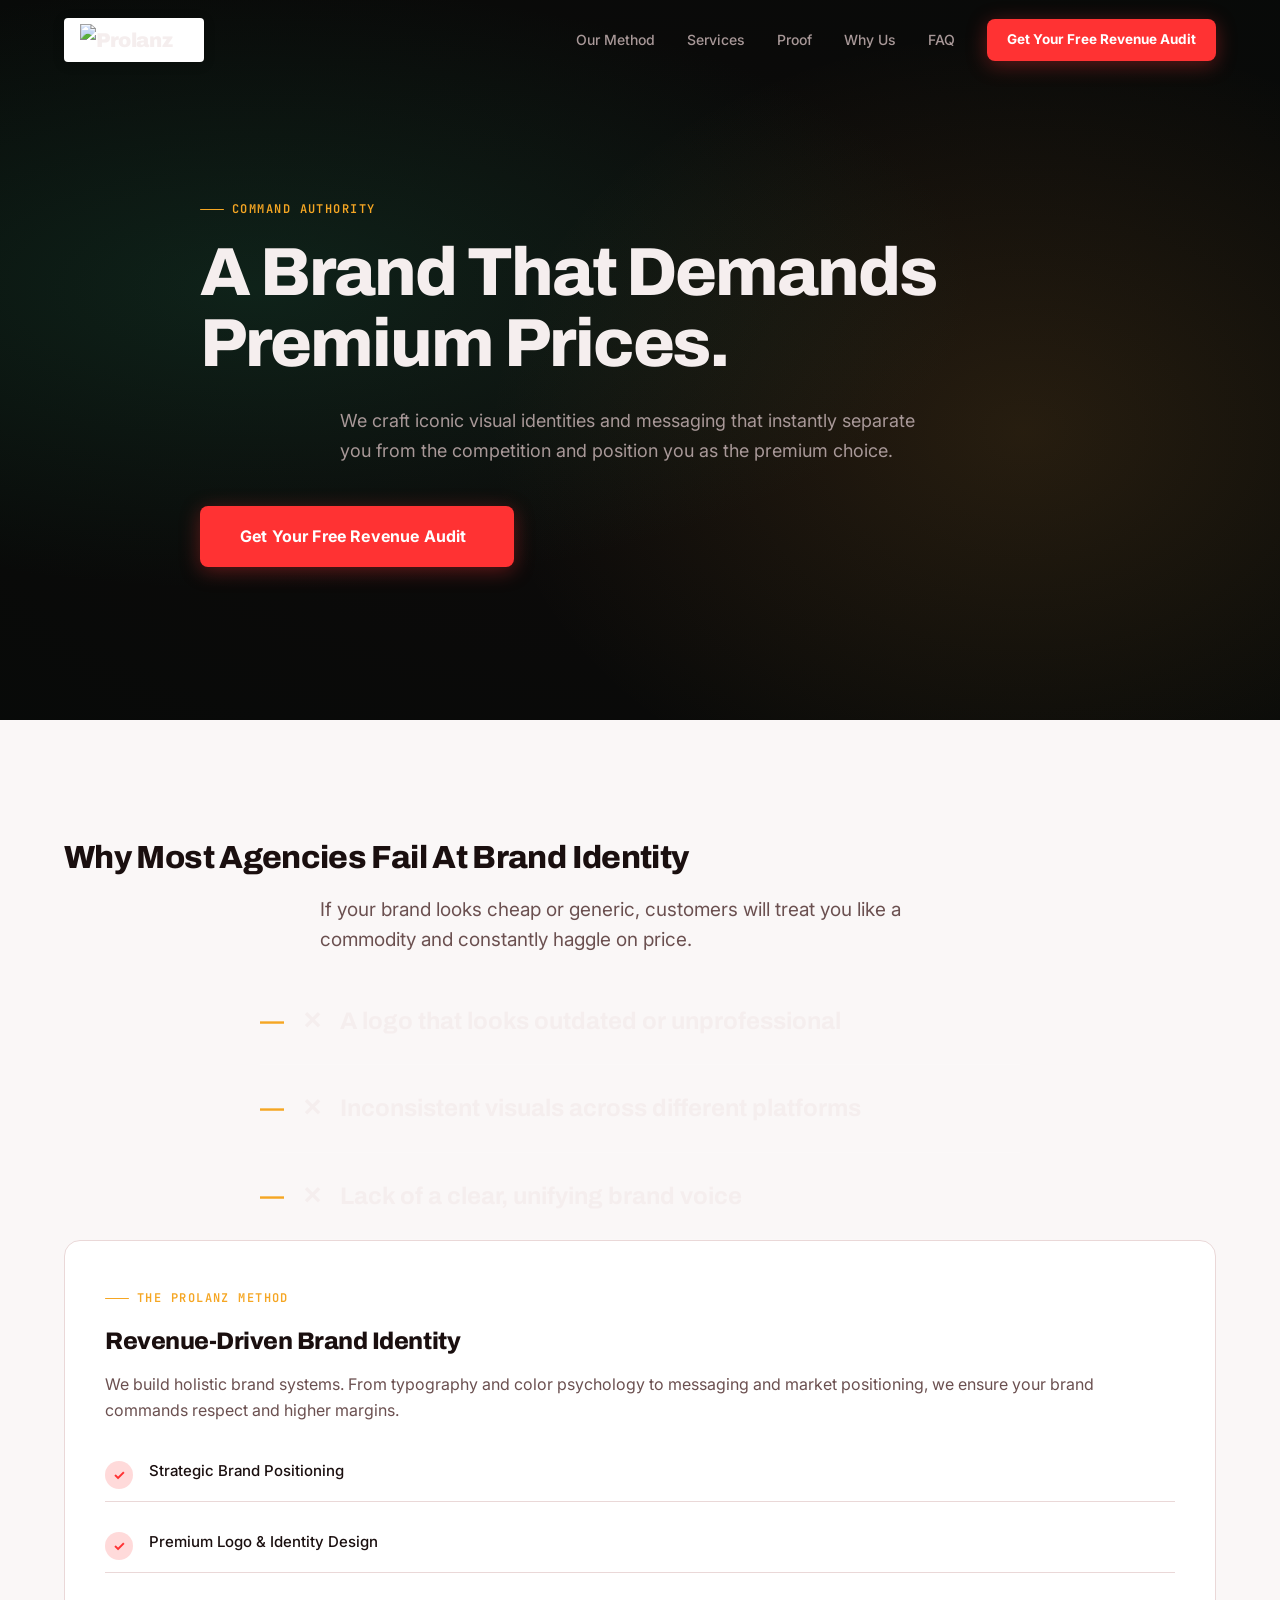
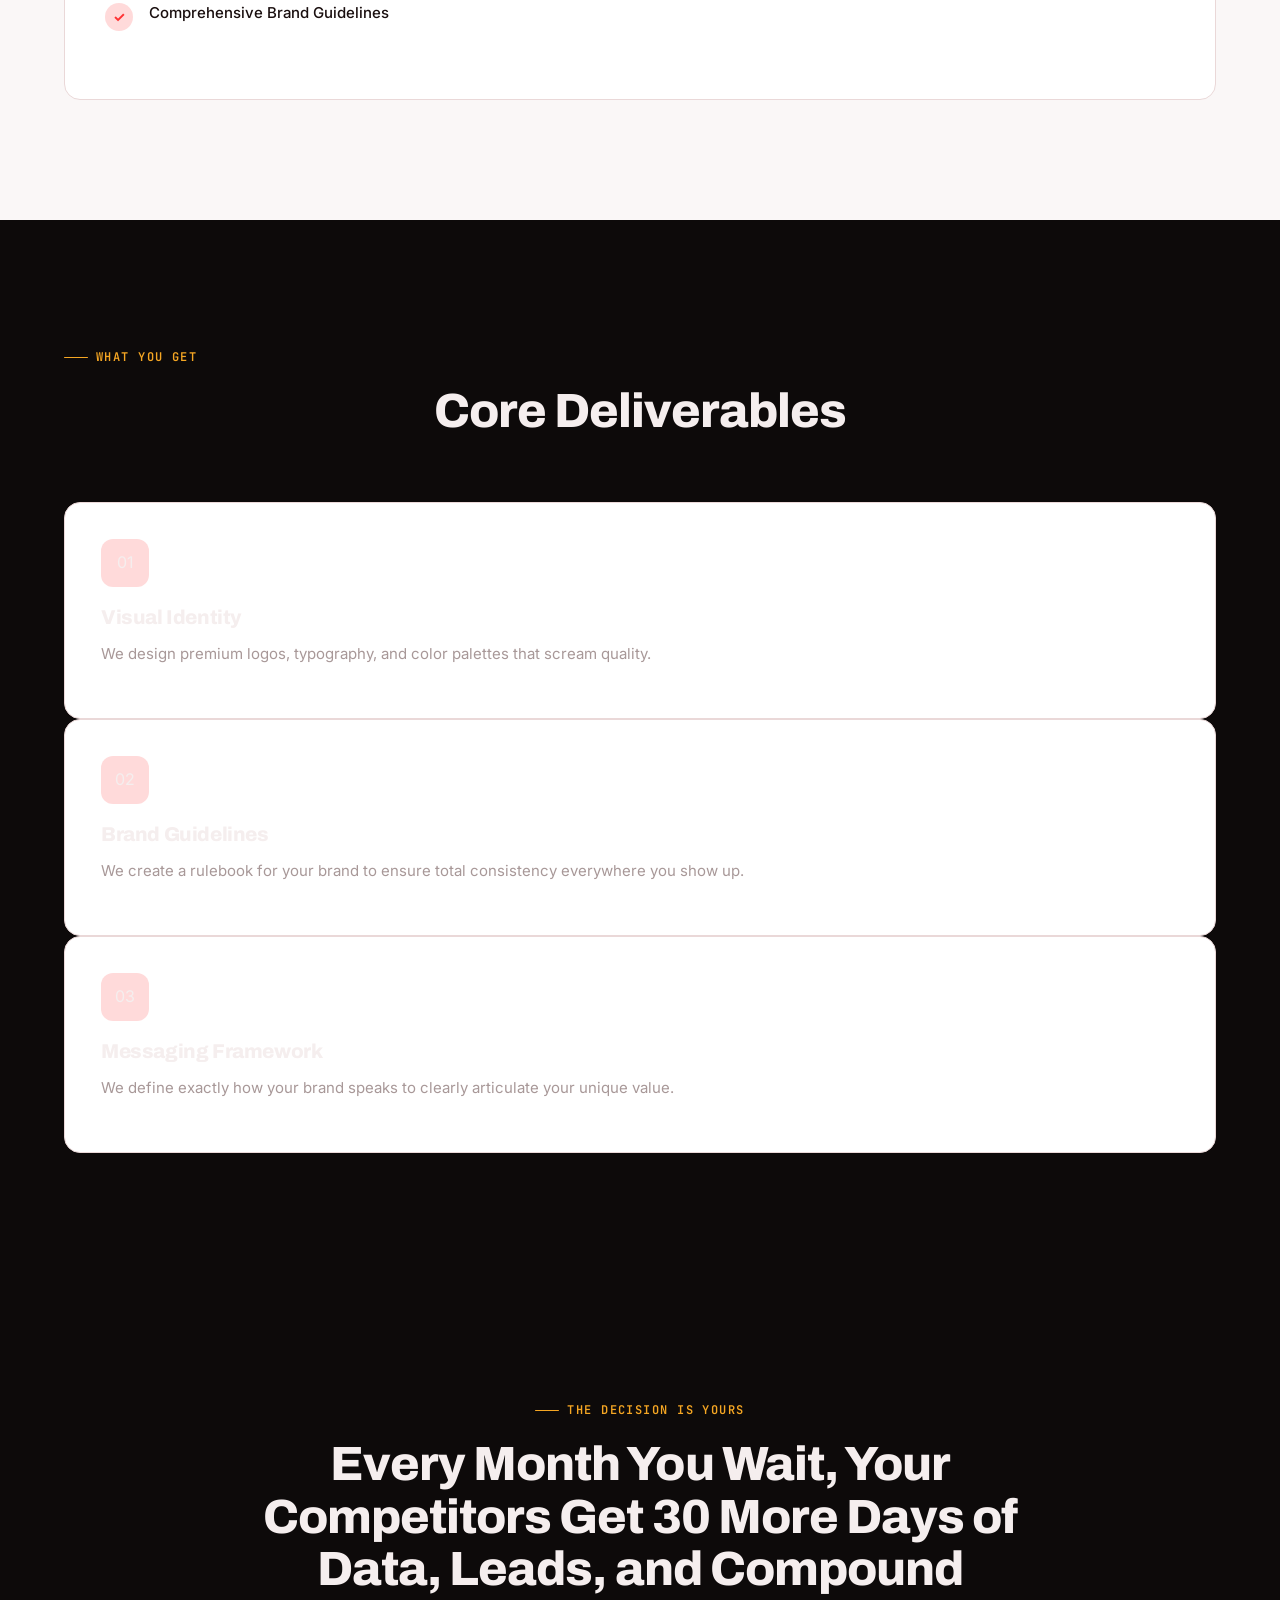
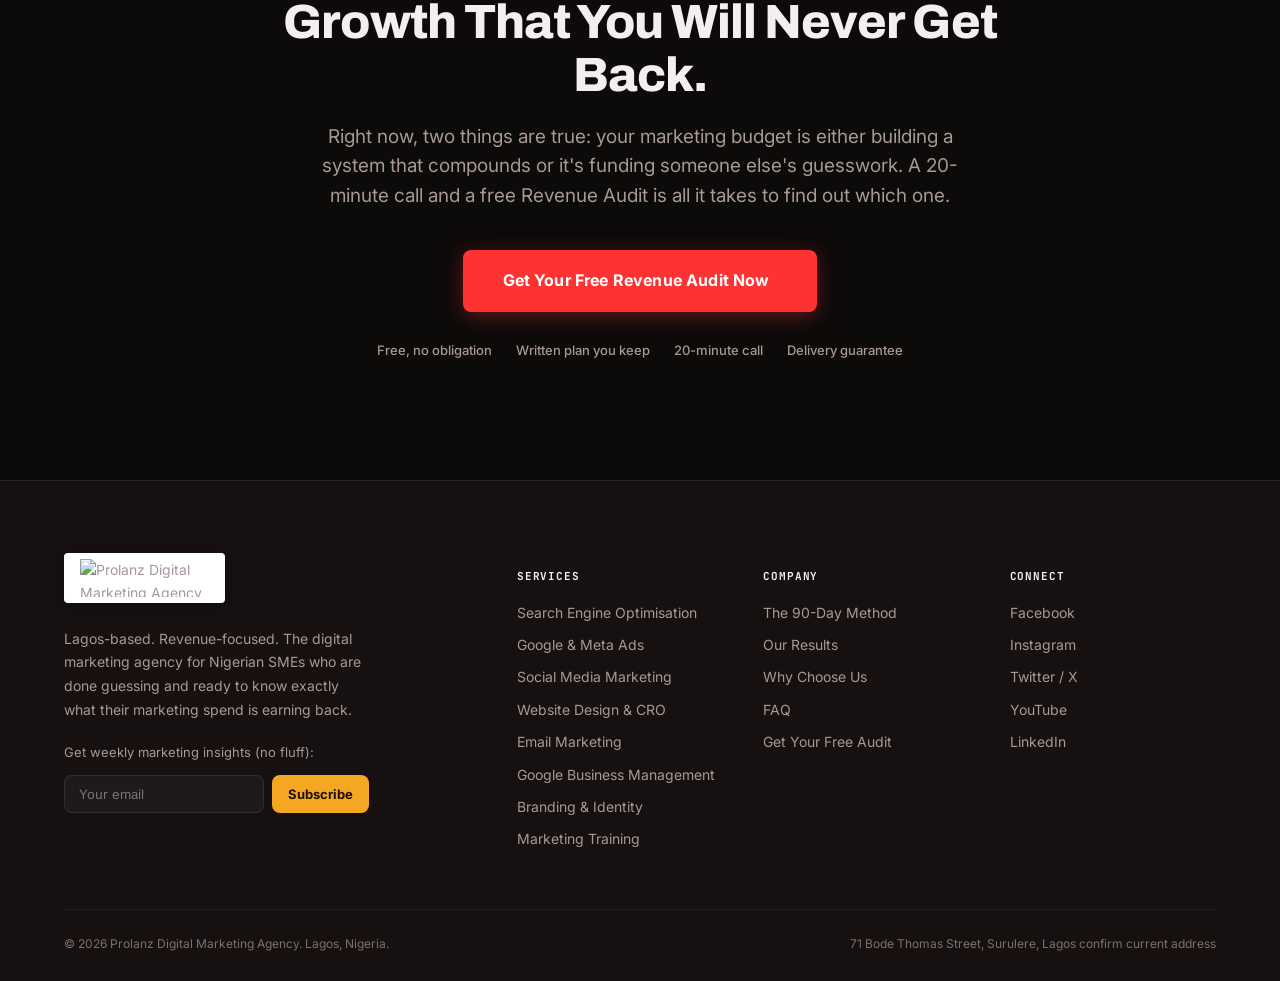
==== service-branding.html @ aa8b0286 "Add files via upload" ====
<!DOCTYPE html>
<html lang="en">

<head>
  <meta charset="UTF-8">
  <meta name="viewport" content="width=device-width, initial-scale=1.0">
  <title>Brand Identity | Prolanz Digital Marketing Agency</title>
  <meta name="description"
    content="Prolanz Digitals turns wasted ad spend into booked customers for Nigerian SMEs. Get a free Revenue Audit  a written plan showing exactly where your marketing budget is leaking money.">
  <link rel="preconnect" href="https://fonts.googleapis.com">
  <link rel="preconnect" href="https://fonts.gstatic.com" crossorigin>
  <link
    href="https://fonts.googleapis.com/css2?family=Archivo:wght@600;700;800;900&family=Inter:wght@400;500;600;700;800&family=JetBrains+Mono:wght@400;500;600;700&display=swap"
    rel="stylesheet">
  <link rel="stylesheet" href="style.css">
  <link rel="stylesheet" href="visuals.css">
  <link rel="stylesheet" href="metrics.css">
  <link rel="stylesheet" href="marquee.css">
  <link rel="stylesheet" href="method.css">
</head>

<body>

  <div class="preloader" aria-hidden="true">
    <div class="logo-wrapper-light">
      <img
        src="https://prolanzdigitals.com/wp-content/uploads/2024/02/cropped-Prolanz-Digital-Marketing-Agency-in-Nigeria.png"
        alt="Prolanz Digital Marketing Agency" class="preloader__logo-img" width="180" height="53" loading="eager">
    </div>
  </div>

  <!-- SCROLL PROGRESS -->
  <div class="scroll-progress" aria-hidden="true"></div>

  <!-- ════════════════════════════════════════════════════════
       NAVIGATION
       Glassmorphism sticky nav  CTA always visible
       ════════════════════════════════════════════════════════ -->
  <nav class="nav" id="mainNav">
    <div class="nav__inner">
      <a href="prolanz-homepage.html#top" class="nav__logo logo-wrapper-light" aria-label="Prolanz Digitals  Home">
        <img
          src="https://prolanzdigitals.com/wp-content/uploads/2024/02/cropped-Prolanz-Digital-Marketing-Agency-in-Nigeria.png"
          alt="Prolanz Digital Marketing Agency in Nigeria" class="nav__logo-img" width="148" height="44"
          loading="eager">
      </a>
      <button class="nav__toggle" id="navToggle" aria-label="Toggle menu">☰</button>
      <div class="nav__links" id="navLinks">
        <a href="prolanz-homepage.html#method">Our Method</a>
        <a href="prolanz-homepage.html#services">Services</a>
        <a href="prolanz-homepage.html#results">Proof</a>
        <a href="prolanz-homepage.html#why">Why Us</a>
        <a href="prolanz-homepage.html#faq">FAQ</a>
        <a href="prolanz-homepage.html#book" class="btn btn--primary btn--sm">Get Your Free Revenue Audit</a>
      </div>
    </div>
  </nav>

  <main>
    <!-- HERO SECTION -->
    <section class="hero section--dark" style="min-height: 80vh; padding-top: 160px;">
      <div class="hero__gradient"></div>
      <div class="container reveal">
        <p class="eyebrow eyebrow--gold">Command Authority</p>
        <h1 class="hero__title">A Brand That Demands Premium Prices.</h1>
        <p class="hero__subhead" style="max-width: 600px;">We craft iconic visual identities and messaging that instantly separate you from the competition and position you as the premium choice.</p>
        <div class="hero__cta-group" style="justify-content: flex-start; margin-top: 40px;">
          <a href="prolanz-homepage.html#book" class="btn btn--primary btn--lg">
            Get Your Free Revenue Audit
            <span class="btn__arrow"></span>
          </a>
        </div>
      </div>
    </section>

    <!-- THE OLD WAY VS OUR WAY -->
    <section class="section--light">
      <div class="container">
        <div class="grid--2" style="gap: 60px;">
          <div class="reveal--left">
            <h2 style="font-size: 32px;">Why Most Agencies Fail At Brand Identity</h2>
            <p class="lede" style="color: var(--muted-on-light);">If your brand looks cheap or generic, customers will treat you like a commodity and constantly haggle on price.</p>
            <ul class="pain__list" style="margin-top: 24px;">
              <li><span class="pain__icon">✕</span> A logo that looks outdated or unprofessional</li><li><span class="pain__icon">✕</span> Inconsistent visuals across different platforms</li><li><span class="pain__icon">✕</span> Lack of a clear, unifying brand voice</li>
            </ul>
          </div>
          <div class="reveal--right" style="background: var(--paper-card); border: 1px solid var(--border-on-light); border-radius: var(--radius-md); padding: 40px;">
            <p class="eyebrow eyebrow--gold">The Prolanz Method</p>
            <h3 style="font-size: 24px; margin-bottom: 16px;">Revenue-Driven Brand Identity</h3>
            <p style="color: var(--muted-on-light); margin-bottom: 24px;">We build holistic brand systems. From typography and color psychology to messaging and market positioning, we ensure your brand commands respect and higher margins.</p>
            <ul class="checklist" style="max-width: 100%;">
              
              <li style="display: flex; gap: 16px; align-items: flex-start; margin-bottom: 16px;">
                <div class="checklist__icon">✓</div>
                <span style="font-weight: 500; font-size: 15px;">Strategic Brand Positioning</span>
              </li>
              <li style="display: flex; gap: 16px; align-items: flex-start; margin-bottom: 16px;">
                <div class="checklist__icon">✓</div>
                <span style="font-weight: 500; font-size: 15px;">Premium Logo & Identity Design</span>
              </li>
              <li style="display: flex; gap: 16px; align-items: flex-start; margin-bottom: 16px;">
                <div class="checklist__icon">✓</div>
                <span style="font-weight: 500; font-size: 15px;">Comprehensive Brand Guidelines</span>
              </li>
            </ul>
          </div>
        </div>
      </div>
    </section>

    <!-- DELIVERABLES -->
    <section class="section--dark">
      <div class="container">
        <p class="eyebrow eyebrow--gold" style="text-align: center;">What You Get</p>
        <h2 style="text-align: center; margin-bottom: 64px;">Core Deliverables</h2>
        <div class="grid--3">
          
          <div class="service service--detailed reveal">
            <div class="service__icon">01</div>
            <h3 style="font-size: 20px; margin-bottom: 12px;">Visual Identity</h3>
            <p style="color: var(--muted-on-dark); font-size: 15px;">We design premium logos, typography, and color palettes that scream quality.</p>
          </div>
          
          <div class="service service--detailed reveal">
            <div class="service__icon">02</div>
            <h3 style="font-size: 20px; margin-bottom: 12px;">Brand Guidelines</h3>
            <p style="color: var(--muted-on-dark); font-size: 15px;">We create a rulebook for your brand to ensure total consistency everywhere you show up.</p>
          </div>
          
          <div class="service service--detailed reveal">
            <div class="service__icon">03</div>
            <h3 style="font-size: 20px; margin-bottom: 12px;">Messaging Framework</h3>
            <p style="color: var(--muted-on-dark); font-size: 15px;">We define exactly how your brand speaks to clearly articulate your unique value.</p>
          </div>
          
        </div>
      </div>
    </section>
  </main>

<section class="section--dark finalcta">
    <div class="container reveal">
      <p class="eyebrow eyebrow--gold" style="text-align:center;">The Decision Is Yours</p>
      <h2>Every Month You Wait, Your Competitors Get 30 More Days of Data, Leads, and Compound Growth That You Will
        Never Get Back.</h2>
      <p class="lede" style="color:var(--muted-on-dark);">Right now, two things are true: your marketing budget is
        either building a system that compounds or it's funding someone else's guesswork. A 20-minute call and a
        free Revenue Audit is all it takes to find out which one.</p>
      <a href="prolanz-homepage.html#book" class="btn btn--primary btn--lg">
        Get Your Free Revenue Audit Now
        <span class="btn__arrow"></span>
      </a>
      <div class="trust-strip reveal" style="margin-top:28px;">
        <span class="trust-strip__item">Free, no obligation</span>
        <span class="trust-strip__item">Written plan you keep</span>
        <span class="trust-strip__item">20-minute call</span>
        <span class="trust-strip__item">Delivery guarantee</span>
      </div>
    </div>
  </section>

  <!-- ════════════════════════════════════════════════════════
       FOOTER (DETAILED)
       ════════════════════════════════════════════════════════ -->
  <footer>
    <div class="container">
      <div class="footer__grid">
        <div>
          <!-- Brand logo -->
          <a href="prolanz-homepage.html#top" class="logo-wrapper-light"
            style="display:inline-block;margin-bottom:16px;text-decoration:none;">
            <img
              src="https://prolanzdigitals.com/wp-content/uploads/2024/02/cropped-Prolanz-Digital-Marketing-Agency-in-Nigeria.png"
              alt="Prolanz Digital Marketing Agency Nigeria" class="footer__logo-img" width="160" height="47"
              loading="lazy">
          </a>
          <p style="max-width:300px;color:var(--muted-on-dark);line-height:1.7;">Lagos-based. Revenue-focused. The
            digital marketing agency for Nigerian SMEs who are done guessing and ready to know exactly what their
            marketing spend is earning back.</p>
          <div class="footer-newsletter">
            <p>Get weekly marketing insights (no fluff):</p>
            <form>
              <input type="email" placeholder="Your email" aria-label="Email for newsletter">
              <button type="submit">Subscribe</button>
            </form>
          </div>
        </div>
        <div>
          <h4>Services</h4>
          <a href="prolanz-homepage.html#services">Search Engine Optimisation</a>
          <a href="prolanz-homepage.html#services">Google &amp; Meta Ads</a>
          <a href="prolanz-homepage.html#services">Social Media Marketing</a>
          <a href="prolanz-homepage.html#services">Website Design &amp; CRO</a>
          <a href="prolanz-homepage.html#services">Email Marketing</a>
          <a href="prolanz-homepage.html#services">Google Business Management</a>
          <a href="prolanz-homepage.html#services">Branding &amp; Identity</a>
          <a href="prolanz-homepage.html#services">Marketing Training</a>
        </div>
        <div>
          <h4>Company</h4>
          <a href="prolanz-homepage.html#method">The 90-Day Method</a>
          <a href="prolanz-homepage.html#results">Our Results</a>
          <a href="prolanz-homepage.html#why">Why Choose Us</a>
          <a href="prolanz-homepage.html#faq">FAQ</a>
          <a href="prolanz-homepage.html#book">Get Your Free Audit</a>
        </div>
        <div>
          <h4>Connect</h4>
          <a href="https://www.facebook.com/Prolanzdigitals" target="_blank" rel="noopener">Facebook</a>
          <a href="http://Instagram.com/prolanzdigitals" target="_blank" rel="noopener">Instagram</a>
          <a href="http://twitter.com/prolanzdigitals" target="_blank" rel="noopener">Twitter / X</a>
          <a href="https://www.youtube.com/channel/UC-MOK7HPtK39WQ8SzuQI9VQ" target="_blank" rel="noopener">YouTube</a>
          <a href="https://www.linkedin.com" target="_blank" rel="noopener">LinkedIn</a>
        </div>
      </div>
      <div class="footer__bottom">
        <span>© 2026 Prolanz Digital Marketing Agency. Lagos, Nigeria.</span>
        <span>71 Bode Thomas Street, Surulere, Lagos confirm current address</span>
      </div>
    </div>
  </footer>

  <!-- MOBILE STICKY CTA -->
  <div class="mobile-cta" aria-hidden="true">
    <a href="prolanz-homepage.html#book" class="btn btn--primary">Get Your Free Revenue Audit </a>
  </div>

  <script src="script.js" defer></script>
</body>

</html>
---- style.css ----
/* ================================================
   PROLANZ DIGITALS — PREMIUM DESIGN SYSTEM
   Brand Colors: Primary Red #FF3233 | Authentic Palette
   ================================================ */

/* ---------- DESIGN TOKENS (PROLANZ BRAND) ---------- */
:root {
    /* ── Core Backgrounds ── */
    --ink:    #0D0A0A;           /* near-black with warm undertone */
    --ink-2:  #161010;           /* slightly lighter dark */
    --ink-3:  #1F1414;           /* card backgrounds on dark */
    --paper:  #FAF7F7;           /* warm off-white */
    --paper-card: #FFFFFF;

    /* ── Brand Primary: Prolanz Red ── */
    --brand:          #FF3233;   /* exact theme-color from site */
    --brand-hover:    #E82021;   /* darkened for hover states */
    --brand-dark:     #CC1A1B;   /* deeper shade for gradients */
    --brand-bright:   #FF5253;   /* lighter variant for highlights */
    --brand-glow:     rgba(255, 50, 51, 0.18);
    --brand-glow-sm:  rgba(255, 50, 51, 0.10);

    /* ── Accent: Warm Gold (complements red) ── */
    --gold:       #F5A623;
    --gold-hover: #D48C14;
    --gold-glow:  rgba(245, 166, 35, 0.18);

    /* ── Supporting Neutral ── */
    --slate:      #2A2020;       /* dark warm neutral */
    --rust:       #C0392B;       /* error / warning */

    /* ── Text ── */
    --text-on-dark:   #F5EEEE;   /* warm white */
    --muted-on-dark:  #A89898;   /* muted on dark bg */
    --text-on-light:  #1A0F0F;   /* near-black for light sections */
    --muted-on-light: #6B5050;   /* muted on paper bg */

    /* ── Borders ── */
    --border-on-light: #EAD8D8;
    --border-on-dark:  rgba(255, 255, 255, 0.09);

    /* ── Glass / Translucency ── */
    --glass-bg:       rgba(255, 255, 255, 0.04);
    --glass-border:   rgba(255, 255, 255, 0.08);
    --glass-bg-light: rgba(255, 255, 255, 0.65);

    /* ── Radius ── */
    --radius-sm: 8px;
    --radius-md: 16px;
    --radius-lg: 24px;
    --radius-xl: 32px;

    /* ── Max Width ── */
    --maxw: 1200px;

    /* ── Fonts ── */
    --display: 'Archivo', sans-serif;
    --body:    'Inter', sans-serif;
    --mono:    'JetBrains Mono', monospace;

    /* ── Easing ── */
    --ease-out-expo:  cubic-bezier(0.16, 1, 0.3, 1);
    --ease-out-quart: cubic-bezier(0.25, 1, 0.5, 1);
    --ease-spring:    cubic-bezier(0.34, 1.56, 0.64, 1);

    /* ── Transitions ── */
    --transition-base:   0.3s var(--ease-out-quart);
    --transition-slow:   0.6s var(--ease-out-expo);
    --transition-reveal: 0.8s var(--ease-out-expo);

    /* ── Shadows ── */
    --shadow-sm:  0 1px 3px rgba(0,0,0,0.08), 0 1px 2px rgba(0,0,0,0.05);
    --shadow-md:  0 4px 16px rgba(0,0,0,0.12), 0 2px 4px rgba(0,0,0,0.06);
    --shadow-lg:  0 12px 40px rgba(0,0,0,0.18), 0 4px 12px rgba(0,0,0,0.08);
    --shadow-glow-brand:   0 0 48px rgba(255, 50, 51, 0.20);
    --shadow-glow-gold:    0 0 40px rgba(245, 166, 35, 0.18);

    /* ── Backwards-compat aliases (keeps existing CSS working) ── */
    --emerald:        var(--brand-dark);
    --emerald-bright: var(--brand);
    --emerald-glow:   var(--brand-glow);
    --shadow-glow-emerald: var(--shadow-glow-brand);
}


/* ---------- RESET & BASE ---------- */
*, *::before, *::after { box-sizing: border-box; }

html {
    scroll-behavior: smooth;
    -webkit-text-size-adjust: 100%;
}

body {
    margin: 0;
    font-family: var(--body);
    background: var(--ink);
    color: var(--text-on-dark);
    line-height: 1.6;
    -webkit-font-smoothing: antialiased;
    -moz-osx-font-smoothing: grayscale;
    overflow-x: hidden;
}

img { max-width: 100%; display: block; }
a { color: inherit; text-decoration: none; }

/* ---------- PAGE PRELOADER ---------- */
.preloader {
    position: fixed;
    inset: 0;
    z-index: 9999;
    background: var(--ink);
    display: flex;
    align-items: center;
    justify-content: center;
    transition: opacity 0.6s ease, visibility 0.6s ease;
}

.preloader.is-hidden {
    opacity: 0;
    visibility: hidden;
    pointer-events: none;
}

.preloader__logo {
    font-family: var(--display);
    font-weight: 900;
    font-size: 28px;
    color: var(--text-on-dark);
    animation: preloaderPulse 1.2s ease-in-out infinite;
}

.preloader__logo span { color: var(--gold); }

@keyframes preloaderPulse {
    0%, 100% { opacity: 0.4; transform: scale(0.96); }
    50% { opacity: 1; transform: scale(1); }
}

/* ---------- SCROLL PROGRESS BAR ---------- */
.scroll-progress {
    position: fixed;
    top: 0;
    left: 0;
    height: 3px;
    background: linear-gradient(90deg, var(--brand), var(--gold));
    width: 0%;
    z-index: 100;
    transition: none;
    border-radius: 0 2px 2px 0;
    box-shadow: 0 0 12px var(--brand-glow);
}

/* ---------- TYPOGRAPHY ---------- */
h1, h2, h3 {
    font-family: var(--display);
    font-weight: 800;
    letter-spacing: -0.02em;
    margin: 0;
    line-height: 1.08;
}

h2 {
    font-size: clamp(28px, 4.2vw, 48px);
    line-height: 1.1;
    margin-bottom: 20px;
}

h3 {
    font-size: 20px;
    line-height: 1.25;
}

p { margin: 0 0 16px; }

.lede {
    font-size: 19px;
    line-height: 1.55;
    max-width: 640px;
    margin-left: auto;
    margin-right: auto;
}

.gradient-text {
    background: linear-gradient(135deg, var(--brand) 0%, var(--gold) 100%);
    -webkit-background-clip: text;
    -webkit-text-fill-color: transparent;
    background-clip: text;
}

/* ---------- LAYOUT ---------- */
.container {
    max-width: var(--maxw);
    margin: 0 auto;
    padding: 0 24px;
}

section { padding: 120px 0; position: relative; }

@media(max-width:768px) {
    section { padding: 80px 0; }
}

.section--dark {
    background: var(--ink);
    color: var(--text-on-dark);
}

.section--dark .muted { color: var(--muted-on-dark); }
.section--light { background: var(--paper); color: var(--text-on-light); }
.section--light .muted { color: var(--muted-on-light); }

.section-head {
    max-width: 680px;
    margin-bottom: 56px;
    text-align: center;
    margin-left: auto;
    margin-right: auto;
}

.section-head--center {
    text-align: center;
    margin-left: auto;
    margin-right: auto;
}

/* ---------- EYEBROW ---------- */
.eyebrow {
    font-family: var(--mono);
    font-size: 12px;
    letter-spacing: 0.12em;
    text-transform: uppercase;
    font-weight: 600;
    margin: 0 0 18px;
    display: inline-flex;
    align-items: center;
    gap: 8px;
}

.eyebrow::before {
    content: '';
    display: inline-block;
    width: 24px;
    height: 1.5px;
    background: currentColor;
    border-radius: 1px;
}

.eyebrow--gold { color: var(--gold); }
.eyebrow--emerald { color: var(--brand); }
.eyebrow--brand  { color: var(--brand); }

/* ---------- BUTTONS ---------- */
.btn {
    display: inline-flex;
    align-items: center;
    justify-content: center;
    gap: 8px;
    font-family: var(--body);
    font-weight: 700;
    font-size: 15px;
    padding: 16px 32px;
    border-radius: var(--radius-sm);
    border: none;
    cursor: pointer;
    position: relative;
    overflow: hidden;
    transition: transform var(--transition-base), box-shadow var(--transition-base), background var(--transition-base);
    isolation: isolate;
}

.btn::before {
    content: '';
    position: absolute;
    inset: 0;
    background: linear-gradient(135deg, rgba(255,255,255,0.2) 0%, transparent 50%);
    opacity: 0;
    transition: opacity var(--transition-base);
}

.btn:hover::before { opacity: 1; }
.btn:hover { transform: translateY(-2px); }
.btn:active { transform: translateY(0) scale(0.98); }

.btn:focus-visible {
    outline: 3px solid var(--gold);
    outline-offset: 3px;
}

.btn--primary {
    background: var(--brand);
    color: #fff;
    box-shadow: 0 4px 20px rgba(255, 50, 51, 0.35);
}

.btn--primary:hover {
    background: var(--brand-hover);
    box-shadow: 0 8px 36px rgba(255, 50, 51, 0.45);
}

/* CTA pulse glow — brand red */
.btn--primary.btn--lg {
    animation: ctaGlow 3s ease-in-out infinite;
}

@keyframes ctaGlow {
    0%, 100% { box-shadow: 0 4px 20px rgba(255, 50, 51, 0.35); }
    50% { box-shadow: 0 4px 40px rgba(255, 50, 51, 0.55), 0 0 60px rgba(255, 50, 51, 0.18); }
}

.btn--sm { padding: 10px 20px; font-size: 13.5px; }
.btn--lg { padding: 18px 40px; font-size: 16px; letter-spacing: 0.01em; }

.btn--outline {
    background: transparent;
    border: 1.5px solid var(--border-on-dark);
    color: var(--text-on-dark);
}

.btn--outline:hover {
    border-color: var(--brand);
    color: var(--brand);
    box-shadow: 0 0 24px var(--brand-glow-sm);
}

.btn--ghost {
    background: transparent;
    color: var(--brand);
    padding: 16px 8px;
    text-decoration: none;
}

.btn--ghost::after {
    content: '→';
    display: inline-block;
    transition: transform var(--transition-base);
}

.btn--ghost:hover::after { transform: translateX(4px); }
.btn--ghost:hover { transform: none; }

/* Button arrow icon */
.btn__arrow {
    display: inline-flex;
    transition: transform var(--transition-base);
}

.btn:hover .btn__arrow { transform: translateX(3px); }

/* ---------- NAVIGATION ---------- */
.nav {
    position: fixed;
    top: 0;
    left: 0;
    right: 0;
    z-index: 50;
    padding: 0;
    transition: background var(--transition-base), padding var(--transition-base), backdrop-filter var(--transition-base);
    background: transparent;
}

.nav.is-scrolled {
    background: rgba(13, 10, 10, 0.88);
    backdrop-filter: blur(20px) saturate(1.5);
    -webkit-backdrop-filter: blur(20px) saturate(1.5);
    border-bottom: 1px solid rgba(255, 50, 51, 0.15);
}

.nav__inner {
    max-width: var(--maxw);
    margin: 0 auto;
    padding: 18px 24px;
    display: flex;
    align-items: center;
    justify-content: space-between;
    transition: padding var(--transition-base);
}

.nav.is-scrolled .nav__inner { padding: 12px 24px; }

.nav__logo {
    font-family: var(--display);
    font-weight: 900;
    font-size: 20px;
    color: var(--text-on-dark);
    letter-spacing: -0.02em;
    transition: transform var(--transition-base);
}

.nav__logo:hover { transform: scale(1.02); }
.nav__logo span { color: var(--brand); }

.nav__links {
    display: flex;
    align-items: center;
    gap: 32px;
}

.nav__links a:not(.btn) {
    font-size: 14px;
    font-weight: 500;
    color: var(--muted-on-dark);
    position: relative;
    transition: color var(--transition-base);
}

.nav__links a:not(.btn)::after {
    content: '';
    position: absolute;
    bottom: -4px;
    left: 0;
    width: 0;
    height: 1.5px;
    background: var(--brand);
    border-radius: 1px;
    transition: width var(--transition-base);
}

.nav__links a:not(.btn):hover { color: var(--text-on-dark); }
.nav__links a:not(.btn):hover::after { width: 100%; }

.nav__toggle {
    display: none;
    background: none;
    border: none;
    color: var(--text-on-dark);
    font-size: 22px;
    cursor: pointer;
    padding: 8px;
    transition: transform var(--transition-base);
}

.nav__toggle:hover { transform: scale(1.1); }

@media(max-width:860px) {
    .nav__toggle { display: block; }

    .nav__links {
        position: absolute;
        top: 100%;
        left: 0;
        right: 0;
        background: rgba(13, 10, 10, 0.97);
        backdrop-filter: blur(20px);
        -webkit-backdrop-filter: blur(20px);
        flex-direction: column;
        align-items: flex-start;
        padding: 24px;
        gap: 16px;
        border-bottom: 1px solid var(--glass-border);
        transform: translateY(-10px);
        opacity: 0;
        visibility: hidden;
        transition: transform var(--transition-base), opacity var(--transition-base), visibility var(--transition-base);
    }

    .nav__links.is-open {
        display: flex;
        transform: translateY(0);
        opacity: 1;
        visibility: visible;
    }

    .nav__links .btn { margin-top: 8px; width: 100%; }
}

/* ---------- HERO ---------- */
.hero {
    position: relative;
    min-height: 100vh;
    display: flex;
    align-items: center;
    overflow: hidden;
    color: var(--text-on-dark);
}

/* Hero animated gradient background */
.hero__gradient {
    position: absolute;
    inset: 0;
    z-index: 0;
    background: 
        radial-gradient(ellipse 80% 60% at 20% 40%, rgba(27, 107, 74, 0.25) 0%, transparent 70%),
        radial-gradient(ellipse 60% 80% at 80% 60%, rgba(240, 168, 60, 0.12) 0%, transparent 70%),
        radial-gradient(ellipse 100% 100% at 50% 50%, var(--ink) 0%, #060A08 100%);
    animation: heroGradientShift 12s ease-in-out infinite alternate;
}

@keyframes heroGradientShift {
    0% { 
        background-position: 0% 0%, 100% 100%, center; 
        filter: hue-rotate(0deg);
    }
    50% { filter: hue-rotate(8deg); }
    100% { 
        background-position: 100% 100%, 0% 0%, center; 
        filter: hue-rotate(0deg);
    }
}

/* Mouse-follow gradient */
.hero__mouse-glow {
    position: absolute;
    width: 600px;
    height: 600px;
    border-radius: 50%;
    background: radial-gradient(circle, rgba(34, 201, 122, 0.08) 0%, transparent 70%);
    pointer-events: none;
    z-index: 1;
    transform: translate(-50%, -50%);
    transition: left 0.3s ease-out, top 0.3s ease-out;
    will-change: left, top;
}

/* Hero image slideshow */
.hero__bg {
    position: absolute;
    inset: 0;
    z-index: 0;
}

.hero__bg img {
    position: absolute;
    inset: 0;
    width: 100%;
    height: 100%;
    object-fit: cover;
    opacity: 0;
    filter: saturate(0.7) contrast(1.1) brightness(0.4);
    animation: heroCycle 25s infinite;
    will-change: opacity, transform;
}

.hero__bg img:nth-child(1) { animation-delay: 0s; }
.hero__bg img:nth-child(2) { animation-delay: 5s; }
.hero__bg img:nth-child(3) { animation-delay: 10s; }
.hero__bg img:nth-child(4) { animation-delay: 15s; }
.hero__bg img:nth-child(5) { animation-delay: 20s; }

@keyframes heroCycle {
    0% { opacity: 0; transform: scale(1.0); }
    4% { opacity: 0.6; }
    16% { opacity: 0.6; transform: scale(1.08); }
    20% { opacity: 0; transform: scale(1.1); }
    100% { opacity: 0; }
}

.hero__scrim {
    position: absolute;
    inset: 0;
    z-index: 1;
    background: linear-gradient(180deg, 
        rgba(10, 15, 13, 0.7) 0%, 
        rgba(10, 15, 13, 0.4) 40%, 
        rgba(10, 15, 13, 0.85) 100%);
}

.hero__content {
    position: relative;
    z-index: 2;
    padding: 160px 24px 100px;
    max-width: var(--maxw);
    margin: 0 auto;
    width: 100%;
    text-align: center;
}

/* Hero text staggered reveal */
.hero__eyebrow,
.hero__title,
.hero__subhead,
.hero__cta-group,
.hero__proof {
    opacity: 0;
    transform: translateY(30px);
    animation: heroReveal 0.9s var(--ease-out-expo) forwards;
}

.hero__eyebrow { animation-delay: 0.3s; }
.hero__title { animation-delay: 0.5s; }
.hero__subhead { animation-delay: 0.7s; }
.hero__cta-group { animation-delay: 0.9s; }
.hero__proof { animation-delay: 1.1s; }

@keyframes heroReveal {
    to { opacity: 1; transform: translateY(0); }
}

.hero__title {
    font-size: clamp(36px, 5.5vw, 68px);
    line-height: 1.04;
    max-width: 880px;
    margin-left: auto;
    margin-right: auto;
    margin-bottom: 28px;
    letter-spacing: -0.03em;
}

.hero__title em {
    color: var(--gold);
    font-style: normal;
    position: relative;
}

.hero__title em::after {
    content: '';
    position: absolute;
    bottom: 2px;
    left: 0;
    right: 0;
    height: 3px;
    background: var(--gold);
    border-radius: 2px;
    opacity: 0.4;
    animation: heroReveal 0.6s var(--ease-out-expo) 1.2s forwards;
    transform-origin: left;
}

.hero__subhead {
    font-size: 18px;
    max-width: 580px;
    margin-left: auto;
    margin-right: auto;
    color: var(--muted-on-dark);
    margin-bottom: 40px;
    line-height: 1.65;
}

.hero__cta-group {
    display: flex;
    gap: 16px;
    flex-wrap: wrap;
    align-items: center;
    justify-content: center;
}

.hero__proof {
    display: flex;
    gap: 28px;
    margin-top: 56px;
    flex-wrap: wrap;
    justify-content: center;
}

.hero__proof div {
    font-family: var(--mono);
    font-size: 12px;
    color: var(--muted-on-dark);
    border-left: 2px solid var(--emerald-bright);
    padding-left: 12px;
    transition: border-color var(--transition-base);
}

.hero__proof div:hover { border-color: var(--gold); }

.hero__proof strong {
    display: block;
    color: var(--text-on-dark);
    font-size: 16px;
    font-family: var(--body);
    font-weight: 700;
    margin-bottom: 2px;
}

/* Hero floating elements */
.hero__float {
    position: absolute;
    z-index: 2;
    pointer-events: none;
}

.hero__float-card {
    background: var(--glass-bg);
    backdrop-filter: blur(12px);
    -webkit-backdrop-filter: blur(12px);
    border: 1px solid var(--glass-border);
    border-radius: var(--radius-md);
    padding: 16px 20px;
    color: var(--text-on-dark);
    font-size: 13px;
    font-weight: 600;
    display: flex;
    align-items: center;
    gap: 10px;
    animation: floatUpDown 6s ease-in-out infinite;
    box-shadow: 0 8px 32px rgba(0,0,0,0.2);
}

.hero__float-card:nth-child(1) { right: 8%; top: 30%; animation-delay: 0s; }
.hero__float-card:nth-child(2) { right: 5%; top: 55%; animation-delay: -2s; }
.hero__float-card:nth-child(3) { right: 12%; top: 75%; animation-delay: -4s; }

.hero__float-icon {
    width: 36px;
    height: 36px;
    border-radius: 10px;
    display: flex;
    align-items: center;
    justify-content: center;
    font-size: 18px;
    flex-shrink: 0;
}

.hero__float-icon--green { background: rgba(34, 201, 122, 0.15); }
.hero__float-icon--gold { background: rgba(240, 168, 60, 0.15); }

@keyframes floatUpDown {
    0%, 100% { transform: translateY(0); }
    50% { transform: translateY(-14px); }
}

@media(max-width:1024px) {
    .hero__float { display: none; }
}

/* ---------- SCROLL REVEAL SYSTEM ---------- */
.reveal {
    opacity: 0;
    transform: translateY(40px);
    transition: opacity var(--transition-reveal), transform var(--transition-reveal);
    will-change: opacity, transform;
}

.reveal--left {
    opacity: 0;
    transform: translateX(-50px);
    transition: opacity var(--transition-reveal), transform var(--transition-reveal);
}

.reveal--right {
    opacity: 0;
    transform: translateX(50px);
    transition: opacity var(--transition-reveal), transform var(--transition-reveal);
}

.reveal--scale {
    opacity: 0;
    transform: scale(0.92);
    transition: opacity var(--transition-reveal), transform var(--transition-reveal);
}

.reveal.is-visible,
.reveal--left.is-visible,
.reveal--right.is-visible,
.reveal--scale.is-visible {
    opacity: 1;
    transform: translateY(0) translateX(0) scale(1);
}

/* Stagger delays for children */
.stagger > *:nth-child(1) { transition-delay: 0.05s; }
.stagger > *:nth-child(2) { transition-delay: 0.1s; }
.stagger > *:nth-child(3) { transition-delay: 0.15s; }
.stagger > *:nth-child(4) { transition-delay: 0.2s; }
.stagger > *:nth-child(5) { transition-delay: 0.25s; }
.stagger > *:nth-child(6) { transition-delay: 0.3s; }
.stagger > *:nth-child(7) { transition-delay: 0.35s; }
.stagger > *:nth-child(8) { transition-delay: 0.4s; }
.stagger > *:nth-child(9) { transition-delay: 0.45s; }
.stagger > *:nth-child(10) { transition-delay: 0.5s; }

/* ---------- CREDIBILITY TICKER / MARQUEE ---------- */
.ticker {
    padding: 0;
    border-top: 1px solid var(--border-on-dark);
    border-bottom: 1px solid var(--border-on-dark);
    overflow: hidden;
    background: var(--ink-2);
}

.marquee {
    display: flex;
    width: max-content;
    animation: marqueeScroll 25s linear infinite;
}

.marquee:hover { animation-play-state: paused; }

.marquee__content {
    display: flex;
    align-items: center;
    gap: 48px;
    padding: 20px 24px;
    flex-shrink: 0;
}

.marquee__content span {
    font-family: var(--mono);
    font-size: 13px;
    color: var(--muted-on-dark);
    white-space: nowrap;
    display: flex;
    align-items: center;
    gap: 8px;
}

.marquee__content strong {
    color: var(--gold);
    font-weight: 600;
}

.marquee__dot {
    width: 4px;
    height: 4px;
    background: var(--emerald-bright);
    border-radius: 50%;
    display: inline-block;
    flex-shrink: 0;
}

@keyframes marqueeScroll {
    0% { transform: translateX(0); }
    100% { transform: translateX(-50%); }
}

/* ---------- CLIENT LOGOS ---------- */
.logos__section { padding: 72px 0; }

.logos__label {
    text-align: center;
    font-family: var(--mono);
    font-size: 11px;
    letter-spacing: 0.12em;
    text-transform: uppercase;
    color: var(--muted-on-light);
    margin-bottom: 40px;
}

.logos__grid {
    display: flex;
    flex-wrap: wrap;
    gap: 20px;
    align-items: center;
    justify-content: center;
}

.logos__badge {
    height: 60px;
    display: flex;
    align-items: center;
    padding: 0 22px;
    background: var(--paper-card);
    border: 1px solid var(--border-on-light);
    border-radius: var(--radius-sm);
    transition: transform var(--transition-base), box-shadow var(--transition-base), border-color var(--transition-base);
}

.logos__badge:hover {
    transform: translateY(-2px);
    box-shadow: var(--shadow-md);
    border-color: var(--emerald-bright);
}

.logos__badge img {
    height: 28px;
    width: auto;
    object-fit: contain;
    filter: grayscale(1);
    opacity: 0.6;
    transition: filter var(--transition-base), opacity var(--transition-base);
}

.logos__badge:hover img {
    filter: grayscale(0);
    opacity: 1;
}

.logos__word {
    height: 60px;
    display: flex;
    flex-direction: column;
    justify-content: center;
    padding: 0 22px;
    background: var(--paper-card);
    border: 1px dashed var(--border-on-light);
    border-radius: var(--radius-sm);
    transition: transform var(--transition-base), box-shadow var(--transition-base);
}

.logos__word:hover {
    transform: translateY(-2px);
    box-shadow: var(--shadow-md);
}

.logos__word span {
    font-family: var(--display);
    font-weight: 800;
    font-size: 15px;
    color: var(--text-on-light);
}

.logos__word small {
    font-family: var(--mono);
    font-size: 9px;
    color: var(--rust);
    letter-spacing: 0.05em;
    text-transform: uppercase;
}

/* ---------- GRIDS ---------- */
.grid { display: grid; gap: 24px; }
.grid--2 { grid-template-columns: repeat(2, 1fr); }
.grid--3 { grid-template-columns: repeat(3, 1fr); }
.grid--4 { grid-template-columns: repeat(4, 1fr); }

@media(max-width:920px) {
    .grid--2, .grid--3, .grid--4 { grid-template-columns: 1fr 1fr; }
}

@media(max-width:640px) {
    .grid--2, .grid--3, .grid--4 { grid-template-columns: 1fr; }
}

/* ---------- CARDS (PREMIUM) ---------- */
.card {
    background: var(--paper-card);
    border: 1px solid var(--border-on-light);
    border-radius: var(--radius-md);
    padding: 32px;
    position: relative;
    overflow: hidden;
    transition: transform var(--transition-base), box-shadow var(--transition-base), border-color var(--transition-base);
}

/* Shine sweep on hover */
.card::before {
    content: '';
    position: absolute;
    top: 0;
    left: -100%;
    width: 60%;
    height: 100%;
    background: linear-gradient(90deg, transparent, rgba(255,255,255,0.08), transparent);
    transition: left 0.6s ease;
    z-index: 1;
    pointer-events: none;
}

.card:hover::before { left: 150%; }

.card:hover {
    transform: translateY(-6px);
    box-shadow: var(--shadow-lg);
    border-color: rgba(34, 201, 122, 0.2);
}

/* Dark card variant */
.card--dark {
    background: var(--ink-3);
    border-color: var(--border-on-dark);
    color: var(--text-on-dark);
}

.card--dark:hover {
    border-color: rgba(240, 168, 60, 0.3);
    box-shadow: 0 12px 40px rgba(0,0,0,0.3);
}

.card--dark::before {
    background: linear-gradient(90deg, transparent, rgba(255,255,255,0.03), transparent);
}

.card--glass {
    background: var(--glass-bg);
    backdrop-filter: blur(12px);
    -webkit-backdrop-filter: blur(12px);
    border-color: var(--glass-border);
    color: var(--text-on-dark);
}

.tag--sample {
    position: absolute;
    top: 16px;
    right: 16px;
    font-family: var(--mono);
    font-size: 9px;
    letter-spacing: 0.08em;
    color: var(--rust);
    border: 1px dashed var(--rust);
    padding: 3px 8px;
    border-radius: 20px;
    text-transform: uppercase;
}

/* ---------- PAIN LIST ---------- */
.pain__list {
    list-style: none;
    margin: 0 auto;
    padding: 0;
    max-width: 760px;
}

.pain__list li {
    font-family: var(--display);
    font-weight: 700;
    font-size: clamp(18px, 2.2vw, 24px);
    padding: 24px 0;
    border-bottom: 1px solid var(--border-on-dark);
    color: var(--text-on-dark);
    display: flex;
    gap: 18px;
    align-items: baseline;
    transition: padding-left var(--transition-base), color var(--transition-base);
}

.pain__list li:hover {
    padding-left: 8px;
    color: var(--gold);
}

.pain__list li::before {
    content: "—";
    color: var(--gold);
    flex-shrink: 0;
}

/* ---------- METHOD / FRAMEWORK ---------- */
.method__steps {
    display: grid;
    grid-template-columns: repeat(4, 1fr);
    gap: 24px;
    counter-reset: step;
    position: relative;
}

/* Connecting line */
.method__steps::before {
    content: '';
    position: absolute;
    top: 0;
    left: 0;
    right: 0;
    height: 3px;
    background: linear-gradient(90deg, var(--gold) 0%, var(--emerald-bright) 100%);
    border-radius: 2px;
}

@media(max-width:900px) { .method__steps { grid-template-columns: 1fr 1fr; } }
@media(max-width:560px) { .method__steps { grid-template-columns: 1fr; } }

.method__step {
    padding-top: 24px;
    position: relative;
    transition: transform var(--transition-base);
}

.method__step:hover { transform: translateY(-4px); }

/* Step dot on the line */
.method__step::before {
    content: '';
    position: absolute;
    top: -6px;
    left: 20px;
    width: 14px;
    height: 14px;
    border-radius: 50%;
    background: var(--gold);
    border: 3px solid var(--paper);
    box-shadow: 0 0 0 2px var(--gold);
    z-index: 1;
    transition: transform var(--transition-base), box-shadow var(--transition-base);
}

.method__step:hover::before {
    transform: scale(1.3);
    box-shadow: 0 0 0 2px var(--gold), 0 0 16px var(--gold-glow);
}

.section--dark .method__step::before { border-color: var(--ink); }

.method__step .num {
    font-family: var(--mono);
    font-size: 12px;
    color: var(--emerald-bright);
    font-weight: 700;
    letter-spacing: 0.05em;
    margin-bottom: 10px;
}

/* ---------- SERVICES ---------- */
.service {
    padding: 28px;
    border-radius: var(--radius-md);
    background: var(--paper-card);
    border: 1px solid var(--border-on-light);
    transition: transform var(--transition-base), box-shadow var(--transition-base), border-color var(--transition-base);
    position: relative;
    overflow: hidden;
}

.service::after {
    content: '';
    position: absolute;
    bottom: 0;
    left: 0;
    right: 0;
    height: 3px;
    background: linear-gradient(90deg, var(--emerald-bright), var(--gold));
    transform: scaleX(0);
    transform-origin: left;
    transition: transform 0.4s var(--ease-out-expo);
}

.service:hover::after { transform: scaleX(1); }

.service:hover {
    transform: translateY(-6px);
    box-shadow: var(--shadow-lg);
    border-color: rgba(34, 201, 122, 0.15);
}

.service__icon {
    width: 48px;
    height: 48px;
    margin-bottom: 18px;
    background: var(--emerald-glow);
    border-radius: 12px;
    display: flex;
    align-items: center;
    justify-content: center;
    transition: transform var(--transition-base), background var(--transition-base);
}

.service:hover .service__icon {
    transform: scale(1.1) rotate(-3deg);
    background: rgba(34, 201, 122, 0.2);
}

.service__icon svg {
    width: 24px;
    height: 24px;
    stroke: var(--emerald-bright);
    fill: none;
    stroke-width: 1.8;
    stroke-linecap: round;
    stroke-linejoin: round;
    transition: stroke var(--transition-base);
}

.service:hover .service__icon svg { stroke: var(--gold); }

/* ---------- DASHBOARD / STATS ---------- */
.dash {
    display: grid;
    grid-template-columns: repeat(4, 1fr);
    gap: 24px;
    text-align: center;
}

@media(max-width:768px) { .dash { grid-template-columns: 1fr 1fr; } }
@media(max-width:420px) { .dash { grid-template-columns: 1fr; } }

.dash__stat {
    border: 1px solid var(--border-on-dark);
    border-radius: var(--radius-md);
    padding: 36px 20px;
    background: var(--glass-bg);
    backdrop-filter: blur(8px);
    -webkit-backdrop-filter: blur(8px);
    transition: transform var(--transition-base), border-color var(--transition-base), box-shadow var(--transition-base);
}

.dash__stat:hover {
    transform: translateY(-4px) scale(1.02);
    border-color: var(--gold);
    box-shadow: var(--shadow-glow-gold);
}

.dash__num {
    font-family: var(--mono);
    font-weight: 700;
    font-size: clamp(32px, 4vw, 44px);
    color: var(--gold);
    transition: text-shadow 0.3s ease;
}

.dash__num.is-counting {
    text-shadow: 0 0 24px var(--gold-glow);
}

.dash__label {
    font-size: 13px;
    color: var(--muted-on-dark);
    margin-top: 8px;
}

.dash__note {
    margin-top: 32px;
    font-family: var(--mono);
    font-size: 11px;
    color: var(--muted-on-dark);
    text-align: center;
    opacity: 0.7;
}

/* ---------- TESTIMONIALS ---------- */
.testi-section { overflow: hidden; }

.testi-carousel {
    position: relative;
    overflow: hidden;
}

.testi-track {
    display: flex;
    transition: transform 0.5s var(--ease-out-expo);
}

.testi-slide {
    min-width: 100%;
    padding: 0 12px;
    display: grid;
    grid-template-columns: repeat(3, 1fr);
    gap: 24px;
}

@media(max-width:768px) {
    .testi-slide { grid-template-columns: 1fr; }
}

.testi {
    border-left: 3px solid var(--gold);
    padding: 24px;
    background: var(--paper-card);
    border-radius: 0 var(--radius-md) var(--radius-md) 0;
    transition: transform var(--transition-base), box-shadow var(--transition-base);
}

.testi:hover {
    transform: translateY(-4px);
    box-shadow: var(--shadow-md);
}

.testi__stars {
    color: var(--gold);
    letter-spacing: 2px;
    margin-bottom: 12px;
    font-size: 16px;
}

.testi p {
    font-size: 15px;
    font-style: italic;
    line-height: 1.6;
    color: var(--text-on-light);
}

.testi__name {
    font-family: var(--mono);
    font-size: 12px;
    color: var(--muted-on-light);
    margin-top: 8px;
}

/* Carousel controls */
.testi-controls {
    display: flex;
    justify-content: center;
    gap: 12px;
    margin-top: 36px;
}

.testi-dot {
    width: 10px;
    height: 10px;
    border-radius: 50%;
    border: 1.5px solid var(--border-on-light);
    background: transparent;
    cursor: pointer;
    transition: all var(--transition-base);
    padding: 0;
}

.testi-dot.is-active {
    background: var(--gold);
    border-color: var(--gold);
    transform: scale(1.2);
}

/* ---------- FOUNDER ---------- */
.founder {
    display: grid;
    grid-template-columns: 1fr 1.3fr;
    gap: 56px;
    align-items: center;
}

@media(max-width:820px) { .founder { grid-template-columns: 1fr; } }

.founder img {
    border-radius: var(--radius-lg);
    width: 100%;
    object-fit: cover;
    aspect-ratio: 4/3;
    transition: transform 0.6s var(--ease-out-expo);
}

.founder img:hover { transform: scale(1.02); }

.founder__brief {
    background: var(--paper-card);
    border: 1px dashed var(--rust);
    border-radius: var(--radius-md);
    padding: 24px;
    margin-top: 24px;
    transition: border-color var(--transition-base);
}

.founder__brief:hover { border-color: var(--gold); }

.founder__brief h3 {
    font-size: 12px;
    font-family: var(--mono);
    color: var(--rust);
    text-transform: uppercase;
    letter-spacing: 0.06em;
    margin-bottom: 12px;
}

.founder__brief ul {
    margin: 0;
    padding-left: 18px;
    color: var(--muted-on-light);
    font-size: 14px;
    line-height: 1.7;
}

/* ---------- PROCESS ---------- */
.process__list {
    counter-reset: step;
    list-style: none;
    margin: 0;
    padding: 0;
    max-width: 640px;
}

.process__list li {
    display: flex;
    gap: 20px;
    padding: 24px 0;
    border-bottom: 1px solid var(--border-on-light);
    transition: padding-left var(--transition-base);
}

.process__list li:hover { padding-left: 8px; }

.process__list li::before {
    counter-increment: step;
    content: counter(step);
    font-family: var(--mono);
    font-weight: 700;
    font-size: 14px;
    color: var(--gold);
    background: var(--ink);
    width: 38px;
    height: 38px;
    border-radius: 50%;
    display: flex;
    align-items: center;
    justify-content: center;
    flex-shrink: 0;
    transition: transform var(--transition-base), box-shadow var(--transition-base);
}

.process__list li:hover::before {
    transform: scale(1.1);
    box-shadow: 0 0 20px var(--gold-glow);
}

/* ---------- GUARANTEE ---------- */
.guarantee__box {
    border: 1.5px solid var(--gold);
    border-radius: var(--radius-lg);
    padding: 40px;
    max-width: 680px;
    position: relative;
    overflow: hidden;
    transition: box-shadow var(--transition-base);
}

.guarantee__box:hover {
    box-shadow: var(--shadow-glow-gold);
}

.guarantee__box::before {
    content: '';
    position: absolute;
    top: -50%;
    left: -50%;
    width: 200%;
    height: 200%;
    background: conic-gradient(from 0deg, transparent 0%, rgba(240, 168, 60, 0.05) 25%, transparent 50%);
    animation: guaranteeSpin 10s linear infinite;
    pointer-events: none;
}

@keyframes guaranteeSpin {
    to { transform: rotate(360deg); }
}

/* ---------- FAQ ---------- */
.faq__item {
    border-bottom: 1px solid var(--border-on-light);
}

.section--dark .faq__item { border-color: var(--border-on-dark); }

.faq__q {
    width: 100%;
    text-align: left;
    background: none;
    border: none;
    padding: 24px 0;
    font-family: var(--display);
    font-weight: 700;
    font-size: 17px;
    color: var(--text-on-light);
    display: flex;
    justify-content: space-between;
    align-items: center;
    cursor: pointer;
    gap: 20px;
    transition: color var(--transition-base);
}

.section--dark .faq__q { color: var(--text-on-dark); }

.faq__q:hover { color: var(--gold); }

.faq__q::after {
    content: "+";
    font-size: 24px;
    color: var(--gold);
    flex-shrink: 0;
    transition: transform 0.35s var(--ease-spring);
    font-weight: 400;
}

.faq__item.is-open .faq__q::after {
    transform: rotate(45deg);
}

.faq__a {
    max-height: 0;
    overflow: hidden;
    transition: max-height 0.4s var(--ease-out-quart);
    color: var(--muted-on-light);
}

.section--dark .faq__a { color: var(--muted-on-dark); }

.faq__a p { padding-bottom: 24px; }
.faq__item.is-open .faq__a { max-height: 500px; }

/* ---------- LEAD CAPTURE FORM ---------- */
.lead-capture {
    max-width: 540px;
    margin: 0 auto;
    text-align: center;
}

.lead-form {
    display: flex;
    flex-direction: column;
    gap: 16px;
    margin-top: 32px;
}

.lead-form__row {
    display: flex;
    gap: 12px;
}

@media(max-width:500px) { .lead-form__row { flex-direction: column; } }

.lead-form input {
    flex: 1;
    padding: 16px 20px;
    border-radius: var(--radius-sm);
    border: 1.5px solid var(--border-on-dark);
    background: var(--glass-bg);
    color: var(--text-on-dark);
    font-family: var(--body);
    font-size: 15px;
    transition: border-color var(--transition-base), box-shadow var(--transition-base);
    outline: none;
}

.lead-form input::placeholder { color: var(--muted-on-dark); }

.lead-form input:focus {
    border-color: var(--emerald-bright);
    box-shadow: 0 0 0 3px var(--emerald-glow);
}

.lead-form__note {
    font-family: var(--mono);
    font-size: 11px;
    color: var(--muted-on-dark);
    margin-top: 8px;
}

/* Multi-step states */
.funnel-step { display: none; }
.funnel-step.is-active { display: block; animation: stepFadeIn 0.5s var(--ease-out-expo); }

@keyframes stepFadeIn {
    from { opacity: 0; transform: translateY(16px); }
    to { opacity: 1; transform: translateY(0); }
}

.funnel-check {
    width: 56px;
    height: 56px;
    border-radius: 50%;
    background: linear-gradient(135deg, var(--emerald-bright), var(--emerald));
    display: flex;
    align-items: center;
    justify-content: center;
    margin: 0 auto 20px;
    font-size: 24px;
    animation: checkPop 0.5s var(--ease-spring);
}

@keyframes checkPop {
    from { transform: scale(0); }
    to { transform: scale(1); }
}

/* ---------- FINAL CTA ---------- */
.finalcta { text-align: center; }

.finalcta h2 {
    max-width: 820px;
    margin: 0 auto 20px;
}

.finalcta .lede {
    margin: 0 auto 40px;
}

/* ---------- FOOTER ---------- */
footer {
    background: var(--ink-2);
    color: var(--muted-on-dark);
    padding: 72px 0 28px;
    font-size: 14px;
    border-top: 1px solid var(--border-on-dark);
}

.footer__grid {
    display: grid;
    grid-template-columns: 2fr 1fr 1fr 1fr;
    gap: 40px;
    margin-bottom: 48px;
}

@media(max-width:768px) {
    .footer__grid { grid-template-columns: 1fr 1fr; }
}

@media(max-width:420px) {
    .footer__grid { grid-template-columns: 1fr; }
}

.footer__grid h4 {
    font-family: var(--mono);
    font-size: 11px;
    letter-spacing: 0.08em;
    text-transform: uppercase;
    color: var(--text-on-dark);
    margin-bottom: 16px;
}

.footer__grid a {
    display: block;
    margin-bottom: 10px;
    color: var(--muted-on-dark);
    transition: color var(--transition-base), transform var(--transition-base);
}

.footer__grid a:hover {
    color: var(--gold);
    transform: translateX(3px);
}

.footer__bottom {
    border-top: 1px solid var(--border-on-dark);
    padding-top: 24px;
    display: flex;
    justify-content: space-between;
    flex-wrap: wrap;
    gap: 12px;
    font-size: 12px;
    opacity: 0.7;
}

/* ---------- WHY CHOOSE SECTION ---------- */
.why-grid {
    display: grid;
    grid-template-columns: repeat(3, 1fr);
    gap: 24px;
}

@media(max-width:768px) { .why-grid { grid-template-columns: 1fr 1fr; } }
@media(max-width:500px) { .why-grid { grid-template-columns: 1fr; } }

.why-card {
    padding: 32px;
    border-radius: var(--radius-md);
    background: var(--glass-bg);
    border: 1px solid var(--glass-border);
    transition: transform var(--transition-base), border-color var(--transition-base), box-shadow var(--transition-base);
}

.why-card:hover {
    transform: translateY(-6px);
    border-color: var(--emerald-bright);
    box-shadow: var(--shadow-glow-emerald);
}

.why-card__icon {
    width: 48px;
    height: 48px;
    border-radius: 12px;
    background: var(--emerald-glow);
    display: flex;
    align-items: center;
    justify-content: center;
    font-size: 22px;
    margin-bottom: 18px;
    transition: transform var(--transition-base);
}

.why-card:hover .why-card__icon { transform: scale(1.15) rotate(-5deg); }

.why-card h3 {
    font-size: 18px;
    margin-bottom: 8px;
    color: var(--text-on-dark);
}

.why-card p {
    font-size: 14px;
    color: var(--muted-on-dark);
    margin: 0;
    line-height: 1.6;
}

/* ---------- SECTION DIVIDER ---------- */
.section-divider {
    width: 100%;
    height: 1px;
    background: linear-gradient(90deg, transparent 0%, var(--border-on-dark) 50%, transparent 100%);
}

/* ---------- PARALLAX HELPERS ---------- */
.parallax-wrap { overflow: hidden; position: relative; }

.parallax-bg {
    position: absolute;
    inset: -20%;
    z-index: 0;
    will-change: transform;
    transition: transform 0.1s linear;
}

/* ---------- GLOW ACCENTS ---------- */
.glow-accent {
    position: absolute;
    width: 400px;
    height: 400px;
    border-radius: 50%;
    filter: blur(120px);
    pointer-events: none;
    z-index: 0;
    opacity: 0.5;
}

.glow-accent--emerald { background: rgba(34, 201, 122, 0.08); }
.glow-accent--gold { background: rgba(240, 168, 60, 0.06); }

/* ---------- MOBILE CTA STICKY ---------- */
.mobile-cta {
    display: none;
    position: fixed;
    bottom: 0;
    left: 0;
    right: 0;
    z-index: 40;
    padding: 12px 16px;
    background: rgba(10, 15, 13, 0.95);
    backdrop-filter: blur(16px);
    -webkit-backdrop-filter: blur(16px);
    border-top: 1px solid var(--glass-border);
    transform: translateY(100%);
    transition: transform var(--transition-base);
}

.mobile-cta.is-visible { transform: translateY(0); }
.mobile-cta .btn { width: 100%; }

@media(max-width:768px) {
    .mobile-cta { display: block; }
}

/* ---------- REDUCED MOTION ---------- */
@media(prefers-reduced-motion: reduce) {
    *, *::before, *::after {
        animation-duration: 0.01ms !important;
        animation-iteration-count: 1 !important;
        transition-duration: 0.01ms !important;
    }

    .reveal, .reveal--left, .reveal--right, .reveal--scale {
        opacity: 1 !important;
        transform: none !important;
    }

    .hero__eyebrow, .hero__title, .hero__subhead,
    .hero__cta-group, .hero__proof {
        opacity: 1 !important;
        transform: none !important;
    }

    .marquee { animation: none !important; }
    .hero__bg img { animation: none !important; opacity: 0 !important; }
    .hero__bg img:first-child { opacity: 0.5 !important; }
}

/* ---------- UTILITY CLASSES ---------- */
.text-center { text-align: center; }
.mx-auto { margin-left: auto; margin-right: auto; }
.mt-0 { margin-top: 0; }
.mb-0 { margin-bottom: 0; }
.pt-0 { padding-top: 0; }
.relative { position: relative; }
.overflow-hidden { overflow: hidden; }

/* ================================================
   DETAILED SECTION COMPONENTS
   ================================================ */

/* ---------- CHECKLIST ---------- */
.checklist {
    list-style: none;
    padding: 0;
    margin: 0;
    text-align: left;
    max-width: 520px;
    margin-left: auto;
    margin-right: auto;
}

.checklist li {
    display: flex;
    align-items: flex-start;
    gap: 14px;
    padding: 12px 0;
    font-size: 16px;
    line-height: 1.55;
    border-bottom: 1px solid var(--border-on-dark);
}

.section--light .checklist li {
    border-color: var(--border-on-light);
}

.checklist li:last-child { border-bottom: none; }

.checklist__icon {
    width: 28px;
    height: 28px;
    border-radius: 50%;
    background: var(--emerald-glow);
    display: flex;
    align-items: center;
    justify-content: center;
    flex-shrink: 0;
    font-size: 14px;
    margin-top: 2px;
    color: var(--emerald-bright);
    font-weight: 700;
}

/* ---------- COMPARISON TABLE ---------- */
.compare {
    width: 100%;
    max-width: 900px;
    margin: 0 auto;
    border-collapse: collapse;
    font-size: 14.5px;
    text-align: center;
}

.compare th, .compare td {
    padding: 16px 14px;
    border-bottom: 1px solid var(--border-on-dark);
}

.compare thead th {
    font-family: var(--mono);
    font-size: 11px;
    letter-spacing: 0.08em;
    text-transform: uppercase;
    color: var(--muted-on-dark);
    font-weight: 600;
    padding-bottom: 20px;
}

.compare thead th:nth-child(2) {
    color: var(--gold);
    position: relative;
}

.compare thead th:nth-child(2)::after {
    content: '';
    position: absolute;
    bottom: 12px;
    left: 10%;
    right: 10%;
    height: 2px;
    background: var(--gold);
    border-radius: 1px;
}

.compare tbody td:first-child {
    text-align: left;
    font-weight: 600;
    color: var(--text-on-dark);
}

.compare tbody td { color: var(--muted-on-dark); }

.compare tbody td:nth-child(2) {
    color: var(--emerald-bright);
    font-weight: 700;
    background: rgba(34, 201, 122, 0.04);
}

.compare .yes { color: var(--emerald-bright); }
.compare .no { color: var(--rust); opacity: 0.7; }
.compare .partial { color: var(--gold); }

/* ---------- AUDIT INCLUDES GRID ---------- */
.audit-grid {
    display: grid;
    grid-template-columns: repeat(3, 1fr);
    gap: 20px;
    max-width: 800px;
    margin: 36px auto 0;
}

@media(max-width:768px) { .audit-grid { grid-template-columns: 1fr 1fr; } }
@media(max-width:500px) { .audit-grid { grid-template-columns: 1fr; } }

.audit-item {
    background: var(--glass-bg);
    border: 1px solid var(--glass-border);
    border-radius: var(--radius-md);
    padding: 24px;
    text-align: center;
    transition: transform var(--transition-base), border-color var(--transition-base);
}

.audit-item:hover {
    transform: translateY(-4px);
    border-color: var(--gold);
}

.audit-item__icon {
    font-size: 28px;
    margin-bottom: 12px;
}

.audit-item h4 {
    font-family: var(--display);
    font-weight: 700;
    font-size: 15px;
    color: var(--text-on-dark);
    margin: 0 0 6px;
}

.audit-item p {
    font-size: 13px;
    color: var(--muted-on-dark);
    margin: 0;
    line-height: 1.5;
}

/* ---------- INLINE CTA BANNER ---------- */
.cta-banner {
    background: linear-gradient(135deg, var(--ink-3) 0%, var(--ink) 100%);
    border: 1px solid var(--border-on-dark);
    border-radius: var(--radius-lg);
    padding: 48px 40px;
    text-align: center;
    max-width: 800px;
    margin: 0 auto;
    position: relative;
    overflow: hidden;
}

.section--light .cta-banner {
    background: linear-gradient(135deg, #E8EDE2 0%, #F4F6F0 100%);
    border-color: var(--border-on-light);
}

.cta-banner::before {
    content: '';
    position: absolute;
    top: -50%;
    right: -20%;
    width: 300px;
    height: 300px;
    border-radius: 50%;
    background: var(--gold-glow);
    filter: blur(80px);
    pointer-events: none;
}

.cta-banner h3 {
    font-size: clamp(20px, 3vw, 28px);
    margin-bottom: 12px;
    position: relative;
}

.cta-banner p {
    color: var(--muted-on-dark);
    max-width: 500px;
    margin: 0 auto 24px;
    position: relative;
    font-size: 15px;
}

.section--light .cta-banner p {
    color: var(--muted-on-light);
}

/* ---------- DETAILED SERVICE CARD ---------- */
.service--detailed {
    padding: 36px;
    text-align: left;
}

.service--detailed h3 {
    font-size: 22px;
    margin-bottom: 12px;
}

.service--detailed .service__outcomes {
    display: flex;
    gap: 16px;
    margin-top: 18px;
    flex-wrap: wrap;
}

.service__outcome-tag {
    font-family: var(--mono);
    font-size: 11px;
    letter-spacing: 0.04em;
    padding: 5px 12px;
    border-radius: 20px;
    background: var(--emerald-glow);
    color: var(--emerald-bright);
    font-weight: 600;
}

/* ---------- BEFORE/AFTER CASE STUDY ---------- */
.case-study {
    padding: 36px;
    text-align: left;
}

.case-study__metrics {
    display: grid;
    grid-template-columns: 1fr 1fr;
    gap: 16px;
    margin-top: 20px;
}

.case-study__metric {
    padding: 16px;
    border-radius: var(--radius-sm);
    background: rgba(34, 201, 122, 0.06);
    border: 1px solid rgba(34, 201, 122, 0.12);
}

.case-study__metric-label {
    font-family: var(--mono);
    font-size: 10px;
    letter-spacing: 0.08em;
    text-transform: uppercase;
    color: var(--muted-on-light);
    margin-bottom: 4px;
}

.case-study__metric-value {
    font-family: var(--display);
    font-size: 24px;
    font-weight: 800;
    color: var(--emerald);
}

.case-study__tag {
    display: inline-block;
    font-family: var(--mono);
    font-size: 10px;
    letter-spacing: 0.06em;
    text-transform: uppercase;
    padding: 4px 10px;
    border-radius: 20px;
    background: rgba(240, 168, 60, 0.1);
    color: var(--gold);
    font-weight: 600;
    margin-bottom: 16px;
}

/* ---------- GOOGLE REVIEW BADGE ---------- */
.review-badge {
    display: inline-flex;
    align-items: center;
    gap: 14px;
    background: var(--glass-bg);
    border: 1px solid var(--glass-border);
    border-radius: var(--radius-md);
    padding: 16px 24px;
    margin-top: 32px;
}

.review-badge__stars {
    color: var(--gold);
    font-size: 18px;
    letter-spacing: 2px;
}

.review-badge__text {
    font-size: 14px;
    color: var(--text-on-dark);
    font-weight: 600;
}

.review-badge__sub {
    font-size: 12px;
    color: var(--muted-on-dark);
    display: block;
    margin-top: 2px;
}

.section--light .review-badge {
    background: var(--paper-card);
    border-color: var(--border-on-light);
}

.section--light .review-badge__text { color: var(--text-on-light); }
.section--light .review-badge__sub { color: var(--muted-on-light); }

/* ---------- VIDEO TESTIMONIAL ---------- */
.video-testi {
    position: relative;
    border-radius: var(--radius-lg);
    overflow: hidden;
    aspect-ratio: 16/9;
    background: var(--ink-3);
    display: flex;
    align-items: center;
    justify-content: center;
    cursor: pointer;
    transition: transform var(--transition-base);
    border: 1px solid var(--border-on-light);
}

.video-testi:hover { transform: scale(1.02); }

.video-testi__play {
    width: 72px;
    height: 72px;
    border-radius: 50%;
    background: var(--gold);
    display: flex;
    align-items: center;
    justify-content: center;
    font-size: 24px;
    color: #1a1000;
    box-shadow: 0 8px 32px rgba(240, 168, 60, 0.4);
    transition: transform var(--transition-base);
    z-index: 1;
}

.video-testi:hover .video-testi__play { transform: scale(1.1); }

.video-testi__label {
    position: absolute;
    bottom: 16px;
    left: 16px;
    right: 16px;
    background: rgba(10, 15, 13, 0.85);
    backdrop-filter: blur(8px);
    border-radius: var(--radius-sm);
    padding: 12px 16px;
    color: var(--text-on-dark);
    font-size: 13px;
    font-weight: 600;
    z-index: 1;
}

/* ---------- COST OF INACTION ---------- */
.cost-box {
    max-width: 680px;
    margin: 40px auto 0;
    background: rgba(181, 75, 50, 0.08);
    border: 1px solid rgba(181, 75, 50, 0.2);
    border-radius: var(--radius-md);
    padding: 32px;
    text-align: center;
}

.cost-box h4 {
    font-family: var(--display);
    font-weight: 800;
    font-size: 18px;
    color: var(--rust);
    margin: 0 0 8px;
}

.cost-box p {
    color: var(--muted-on-dark);
    margin: 0;
    font-size: 15px;
    line-height: 1.6;
}

/* ---------- METHOD EXPANDED ---------- */
.method__step-detail {
    margin-top: 16px;
    padding-top: 16px;
    border-top: 1px solid var(--border-on-light);
}

.section--dark .method__step-detail { border-color: var(--border-on-dark); }

.method__deliverables {
    list-style: none;
    padding: 0;
    margin: 0;
}

.method__deliverables li {
    font-size: 13px;
    color: var(--muted-on-light);
    padding: 4px 0;
    display: flex;
    align-items: center;
    gap: 8px;
}

.method__deliverables li::before {
    content: '✓';
    color: var(--emerald-bright);
    font-weight: 700;
    font-size: 12px;
    flex-shrink: 0;
}

.method__timeline {
    font-family: var(--mono);
    font-size: 11px;
    color: var(--gold);
    margin-top: 12px;
    display: flex;
    align-items: center;
    gap: 6px;
}

/* ---------- FOOTER NEWSLETTER ---------- */
.footer-newsletter {
    margin-top: 20px;
}

.footer-newsletter p {
    font-size: 13px;
    color: var(--muted-on-dark);
    margin-bottom: 12px;
}

.footer-newsletter form {
    display: flex;
    gap: 8px;
}

.footer-newsletter input {
    flex: 1;
    padding: 10px 14px;
    border-radius: var(--radius-sm);
    border: 1px solid var(--border-on-dark);
    background: var(--glass-bg);
    color: var(--text-on-dark);
    font-family: var(--body);
    font-size: 13px;
    outline: none;
    max-width: 200px;
    transition: border-color var(--transition-base);
}

.footer-newsletter input:focus { border-color: var(--gold); }

.footer-newsletter button {
    padding: 10px 16px;
    border-radius: var(--radius-sm);
    background: var(--gold);
    color: #1a1000;
    font-weight: 700;
    font-size: 13px;
    border: none;
    cursor: pointer;
    transition: background var(--transition-base);
    font-family: var(--body);
}

.footer-newsletter button:hover { background: var(--gold-hover); }

/* ---------- SOCIAL PROOF SIDEBAR (for lead form) ---------- */
.lead-capture--expanded {
    display: grid;
    grid-template-columns: 1fr 1fr;
    gap: 56px;
    max-width: 940px;
    margin: 0 auto;
    align-items: center;
    text-align: left;
}

@media(max-width:768px) {
    .lead-capture--expanded {
        grid-template-columns: 1fr;
        text-align: center;
    }
}

.lead-proof {
    display: flex;
    flex-direction: column;
    gap: 20px;
}

.lead-proof__item {
    display: flex;
    gap: 14px;
    align-items: flex-start;
    padding: 16px;
    background: var(--glass-bg);
    border: 1px solid var(--glass-border);
    border-radius: var(--radius-sm);
}

.lead-proof__icon {
    width: 40px;
    height: 40px;
    border-radius: 10px;
    background: var(--emerald-glow);
    display: flex;
    align-items: center;
    justify-content: center;
    font-size: 18px;
    flex-shrink: 0;
}

.lead-proof__text h4 {
    font-family: var(--display);
    font-size: 15px;
    font-weight: 700;
    margin: 0 0 4px;
    color: var(--text-on-dark);
}

.lead-proof__text p {
    font-size: 13px;
    color: var(--muted-on-dark);
    margin: 0;
    line-height: 1.5;
}

/* ---------- SECTION COUNTER ---------- */
.section-counter {
    font-family: var(--mono);
    font-size: 11px;
    letter-spacing: 0.1em;
    color: var(--muted-on-dark);
    text-transform: uppercase;
    margin-bottom: 32px;
    opacity: 0.5;
}

.section--light .section-counter { color: var(--muted-on-light); }

/* ---------- TRUST STRIP ---------- */
.trust-strip {
    display: flex;
    flex-wrap: wrap;
    gap: 24px;
    justify-content: center;
    align-items: center;
    margin-top: 32px;
}

.trust-strip__item {
    display: flex;
    align-items: center;
    gap: 8px;
    font-size: 13px;
    color: var(--muted-on-dark);
    font-weight: 500;
}

.trust-strip__item .icon {
    font-size: 16px;
}

.section--light .trust-strip__item { color: var(--muted-on-light); }
@media(max-width:500px) {
    section { padding: 60px 0; }
    .hero { padding-top: 100px; }
}
---- visuals.css ----
/* ================================================
   VISUAL COMPONENTS — CHARTS, RINGS, SPARKLINES
   ================================================ */

/* ---------- BAR CHART ---------- */
.bar-chart {
    width: 100%;
    max-width: 560px;
    margin: 0 auto;
    display: flex;
    flex-direction: column;
    gap: 18px;
}
.bar-row { display: flex; flex-direction: column; gap: 6px; }
.bar-meta { display: flex; justify-content: space-between; align-items: center; }
.bar-label { font-size: 13px; font-weight: 600; color: var(--text-on-dark); }
.section--light .bar-label { color: var(--text-on-light); }
.bar-value { font-family: var(--mono); font-size: 13px; font-weight: 700; color: var(--emerald-bright); }
.bar-track { width: 100%; height: 10px; border-radius: 6px; background: rgba(255,255,255,0.06); overflow: hidden; }
.section--light .bar-track { background: var(--border-on-light); }
.bar-fill {
    height: 100%;
    border-radius: 6px;
    width: 0;
    transition: width 1.2s cubic-bezier(0.16, 1, 0.3, 1);
    background: linear-gradient(90deg, var(--emerald) 0%, var(--emerald-bright) 100%);
}
.bar-fill--gold { background: linear-gradient(90deg, var(--gold-hover) 0%, var(--gold) 100%); }

/* ---------- PROGRESS RING ---------- */
.ring-wrap { display: flex; flex-direction: column; align-items: center; gap: 12px; }
.ring-svg { transform: rotate(-90deg); overflow: visible; }
.ring-bg { fill: none; stroke: rgba(255,255,255,0.06); stroke-width: 8; }
.section--light .ring-bg { stroke: var(--border-on-light); }
.ring-progress {
    fill: none;
    stroke: var(--emerald-bright);
    stroke-width: 8;
    stroke-linecap: round;
    transition: stroke-dashoffset 1.4s cubic-bezier(0.16, 1, 0.3, 1);
}
.ring-progress--gold { stroke: var(--gold); }
.ring-inner { position: relative; display: inline-block; }
.ring-label {
    position: absolute;
    top: 50%;
    left: 50%;
    transform: translate(-50%,-50%) rotate(90deg);
    text-align: center;
    font-family: var(--display);
    font-weight: 800;
    font-size: 22px;
    color: var(--text-on-dark);
    line-height: 1;
}
.section--light .ring-label { color: var(--text-on-light); }
.ring-sub { font-size: 11px; font-weight: 500; color: var(--muted-on-dark); display: block; margin-top: 3px; }
.section--light .ring-sub { color: var(--muted-on-light); }
.ring-name { font-size: 13px; font-weight: 600; color: var(--text-on-dark); text-align: center; }
.section--light .ring-name { color: var(--text-on-light); }
.rings-grid { display: grid; grid-template-columns: repeat(3, 1fr); gap: 24px; max-width: 640px; margin: 40px auto 0; }
@media(max-width:600px) { .rings-grid { grid-template-columns: 1fr 1fr; } }

/* ---------- SPARKLINE ---------- */
.sparkline-wrap {
    background: var(--glass-bg);
    border: 1px solid var(--glass-border);
    border-radius: var(--radius-md);
    padding: 24px;
    position: relative;
    overflow: hidden;
}
.section--light .sparkline-wrap { background: var(--paper-card); border-color: var(--border-on-light); }
.sparkline-head { display: flex; justify-content: space-between; align-items: flex-start; margin-bottom: 20px; }
.sparkline-title { font-size: 13px; font-weight: 600; color: var(--muted-on-dark); margin-bottom: 4px; }
.section--light .sparkline-title { color: var(--muted-on-light); }
.sparkline-value { font-family: var(--display); font-weight: 800; font-size: 28px; color: var(--text-on-dark); line-height: 1; }
.section--light .sparkline-value { color: var(--text-on-light); }
.sparkline-badge {
    display: inline-flex;
    align-items: center;
    gap: 4px;
    font-family: var(--mono);
    font-size: 12px;
    font-weight: 700;
    padding: 4px 10px;
    border-radius: 20px;
    background: rgba(34, 201, 122, 0.12);
    color: var(--emerald-bright);
}
.sparkline-badge--red { background: rgba(181, 75, 50, 0.12); color: #e07060; }
.sparkline-svg { width: 100%; height: auto; overflow: visible; }
.sparkline-area { fill: url(#sparkGrad); opacity: 0.25; }
.sparkline-path { fill: none; stroke: var(--emerald-bright); stroke-width: 2.5; stroke-linecap: round; stroke-linejoin: round; }
.sparkline-path--gold { stroke: var(--gold); }
.sparkline-path--red { stroke: #e07060; }

/* ---------- ANALYTICS WIDGET ---------- */
.analytics-widget {
    background: var(--ink-2);
    border: 1px solid var(--border-on-dark);
    border-radius: var(--radius-lg);
    overflow: hidden;
    box-shadow: var(--shadow-lg), 0 0 80px rgba(34, 201, 122, 0.04);
}
.analytics-widget__bar {
    background: rgba(255,255,255,0.03);
    border-bottom: 1px solid var(--border-on-dark);
    padding: 12px 16px;
    display: flex;
    align-items: center;
    gap: 8px;
}
.analytics-widget__dot { width: 10px; height: 10px; border-radius: 50%; }
.analytics-widget__dot:nth-child(1) { background: #ff5f57; }
.analytics-widget__dot:nth-child(2) { background: #febc2e; }
.analytics-widget__dot:nth-child(3) { background: #28c840; }
.analytics-widget__title { font-family: var(--mono); font-size: 11px; color: var(--muted-on-dark); margin-left: 6px; flex: 1; }
.analytics-widget__body { padding: 24px; }
.analytics-kpi-row {
    display: grid;
    grid-template-columns: repeat(3, 1fr);
    gap: 1px;
    background: var(--border-on-dark);
    border-radius: var(--radius-sm);
    overflow: hidden;
    margin-bottom: 24px;
}
.analytics-kpi { background: var(--ink-2); padding: 16px 12px; text-align: center; }
.analytics-kpi__label { font-family: var(--mono); font-size: 10px; text-transform: uppercase; letter-spacing: 0.06em; color: var(--muted-on-dark); margin-bottom: 6px; }
.analytics-kpi__val { font-family: var(--display); font-weight: 800; font-size: 20px; color: var(--text-on-dark); }
.analytics-kpi__change { font-family: var(--mono); font-size: 10px; margin-top: 3px; color: var(--emerald-bright); }
.analytics-kpi__change--neg { color: #e07060; }

/* ---------- ROI VISUAL ---------- */
.roi-visual {
    background: var(--ink-2);
    border: 1px solid var(--border-on-dark);
    border-radius: var(--radius-lg);
    padding: 28px;
    position: relative;
    overflow: hidden;
    text-align: left;
}
.roi-visual::before {
    content: '';
    position: absolute;
    top: -40px; right: -40px;
    width: 160px; height: 160px;
    border-radius: 50%;
    background: var(--emerald-glow);
    filter: blur(60px);
    pointer-events: none;
}
.roi-visual__header { font-family: var(--mono); font-size: 11px; color: var(--muted-on-dark); text-transform: uppercase; letter-spacing: 0.08em; margin-bottom: 20px; }
.roi-row { display: flex; justify-content: space-between; align-items: center; padding: 12px 0; border-bottom: 1px solid var(--border-on-dark); font-size: 14px; }
.roi-row:last-of-type { border-bottom: none; }
.roi-row__label { color: var(--muted-on-dark); }
.roi-row__val { font-family: var(--mono); font-weight: 700; color: var(--text-on-dark); }
.roi-row__val--green { color: var(--emerald-bright); }
.roi-row__val--gold { color: var(--gold); }
.roi-total { margin-top: 16px; padding: 16px; background: rgba(34, 201, 122, 0.08); border: 1px solid rgba(34, 201, 122, 0.15); border-radius: var(--radius-sm); text-align: center; }
.roi-total__label { font-size: 12px; color: var(--muted-on-dark); margin-bottom: 4px; }
.roi-total__val { font-family: var(--display); font-weight: 900; font-size: 32px; color: var(--emerald-bright); }

/* ---------- DOT GRID ---------- */
.dot-grid {
    position: absolute;
    width: 240px; height: 240px;
    opacity: 0.07;
    pointer-events: none;
    background-image: radial-gradient(circle, var(--emerald-bright) 1px, transparent 1px);
    background-size: 18px 18px;
}

/* ---------- VISUAL SPLIT ---------- */
.visual-split { display: grid; grid-template-columns: 1fr 1fr; gap: 64px; align-items: center; }
@media(max-width:860px) { .visual-split { grid-template-columns: 1fr; gap: 48px; } }
.visual-split__content { text-align: left; }

/* ---------- METRIC PILL ---------- */
.metric-pill {
    display: inline-flex;
    align-items: center;
    gap: 8px;
    padding: 8px 16px;
    background: var(--glass-bg);
    border: 1px solid var(--glass-border);
    border-radius: 24px;
    font-size: 13px;
    font-weight: 600;
    color: var(--text-on-dark);
    white-space: nowrap;
}
.metric-pill .dot { width: 8px; height: 8px; border-radius: 50%; background: var(--emerald-bright); animation: pulse 2s ease-in-out infinite; }
.metric-pill .dot--gold { background: var(--gold); }

/* ---------- VISUAL BADGE ---------- */
.visual-badge {
    display: inline-flex;
    align-items: center;
    gap: 10px;
    padding: 12px 18px;
    background: rgba(255,255,255,0.04);
    border: 1px solid rgba(255,255,255,0.08);
    backdrop-filter: blur(12px);
    -webkit-backdrop-filter: blur(12px);
    border-radius: 12px;
    font-size: 13px;
    font-weight: 600;
    color: var(--text-on-dark);
    box-shadow: 0 4px 20px rgba(0,0,0,0.2);
}
.visual-badge__icon { width: 32px; height: 32px; border-radius: 8px; display: flex; align-items: center; justify-content: center; font-size: 16px; flex-shrink: 0; }
.visual-badge__icon--green { background: rgba(34, 201, 122, 0.15); }
.visual-badge__icon--gold { background: rgba(240, 168, 60, 0.15); }
.visual-badges-stack { display: flex; flex-direction: column; gap: 12px; }

/* ---------- ICON RING ---------- */
.icon-ring {
    width: 60px; height: 60px;
    border-radius: 50%;
    display: flex; align-items: center; justify-content: center;
    font-size: 26px;
    margin: 0 auto 12px;
    position: relative;
}
.icon-ring::after {
    content: '';
    position: absolute;
    inset: -4px;
    border-radius: 50%;
    border: 1.5px solid currentColor;
    opacity: 0.2;
}
.icon-ring--emerald { background: var(--emerald-glow); color: var(--emerald-bright); }
.icon-ring--gold { background: var(--gold-glow); color: var(--gold); }

/* ---------- VISUAL STRIP ---------- */
.visual-strip { padding: 60px 0; background: var(--ink-2); overflow: hidden; position: relative; }
.visual-strip::before, .visual-strip::after {
    content: '';
    position: absolute; left: 0; right: 0; height: 1px;
    background: linear-gradient(90deg, transparent, var(--border-on-dark), transparent);
}
.visual-strip::before { top: 0; }
.visual-strip::after { bottom: 0; }

/* ---------- FLOATING CHART BADGES ---------- */
.chart-badge {
    position: absolute;
    background: rgba(10,15,13,0.9);
    backdrop-filter: blur(12px);
    -webkit-backdrop-filter: blur(12px);
    border: 1px solid var(--glass-border);
    border-radius: 12px;
    padding: 12px 16px;
    font-size: 12px;
    font-weight: 600;
    color: var(--text-on-dark);
    white-space: nowrap;
    z-index: 3;
    box-shadow: 0 4px 20px rgba(0,0,0,0.3);
    animation: floatY 4s ease-in-out infinite;
}
.chart-badge--tl { top: 12%; left: -8%; animation-delay: 0s; }
.chart-badge--br { bottom: 12%; right: -8%; animation-delay: 2s; }
@media(max-width:860px) { .chart-badge { display: none; } }
---- metrics.css ----
/* ================================================
   PROLANZ BRAND COLOR OVERRIDES
   Replaces all green/teal references with brand red
   ================================================ */

/* Glow Accents — brand red versions */
.glow-accent { position: absolute; border-radius: 50%; filter: blur(120px); pointer-events: none; }
.glow-accent--brand  { width: 600px; height: 600px; background: var(--brand-glow); }
.glow-accent--emerald { width: 600px; height: 600px; background: var(--brand-glow); }
.glow-accent--gold   { width: 500px; height: 500px; background: var(--gold-glow); }

/* Preloader accent  */
.preloader__logo span { color: var(--brand); }

/* Bar fills — brand red */
.bar-fill { background: linear-gradient(90deg, var(--brand-dark) 0%, var(--brand-bright) 100%); }
.bar-fill--brand { background: linear-gradient(90deg, var(--brand-dark) 0%, var(--brand) 100%); }
.bar-fill--gold  { background: linear-gradient(90deg, var(--gold-hover) 0%, var(--gold) 100%); }
.bar-value { color: var(--brand); }

/* Rings — brand red */
.ring-progress { stroke: var(--brand); }
.ring-progress--gold { stroke: var(--gold); }

/* Sparklines — brand red */
.sparkline-path { stroke: var(--brand); }
.sparkline-badge { background: rgba(255, 50, 51, 0.10); color: var(--brand); }

/* Analytics widget change indicator */
.analytics-kpi__change { color: var(--brand); }

/* ROI visual glow */
.roi-visual::before { background: var(--brand-glow); }
.roi-total { background: rgba(255, 50, 51, 0.07); border-color: rgba(255, 50, 51, 0.14); }
.roi-total__val { color: var(--brand); }

/* Dot grid color */
.dot-grid { background-image: radial-gradient(circle, var(--brand) 1px, transparent 1px); }

/* Metric pill */
.metric-pill .dot { background: var(--brand); animation: pulse 2s ease-in-out infinite; }

/* Icon rings */
.icon-ring--brand  { background: var(--brand-glow); color: var(--brand); }
.icon-ring--emerald { background: var(--brand-glow); color: var(--brand); }

/* ================================================
   METRICS DASHBOARD — Results Section
   ================================================ */

/* ── Channel Performance Chart ── */
.metrics-section { margin-top: 64px; }

.metrics-grid {
    display: grid;
    grid-template-columns: 1fr 1fr;
    gap: 24px;
    margin-bottom: 32px;
}

@media(max-width: 768px) { .metrics-grid { grid-template-columns: 1fr; } }

/* ── Metric Card ── */
.metric-card {
    background: var(--ink-3);
    border: 1px solid var(--border-on-dark);
    border-radius: var(--radius-md);
    padding: 28px;
    position: relative;
    overflow: hidden;
    transition: border-color var(--transition-base), transform var(--transition-base);
}

.metric-card:hover {
    border-color: rgba(255, 50, 51, 0.25);
    transform: translateY(-3px);
}

.metric-card::before {
    content: '';
    position: absolute;
    top: 0; left: 0; right: 0;
    height: 2px;
    background: linear-gradient(90deg, var(--brand), var(--gold));
    opacity: 0;
    transition: opacity var(--transition-base);
}

.metric-card:hover::before { opacity: 1; }

.metric-card__header {
    display: flex;
    justify-content: space-between;
    align-items: flex-start;
    margin-bottom: 20px;
}

.metric-card__title {
    font-size: 12px;
    font-weight: 600;
    text-transform: uppercase;
    letter-spacing: 0.08em;
    color: var(--muted-on-dark);
    font-family: var(--mono);
}

.metric-card__change {
    display: inline-flex;
    align-items: center;
    gap: 4px;
    font-family: var(--mono);
    font-size: 11px;
    font-weight: 700;
    padding: 3px 8px;
    border-radius: 20px;
}

.metric-card__change--up {
    background: rgba(255, 50, 51, 0.10);
    color: var(--brand);
}

.metric-card__change--gold {
    background: rgba(245, 166, 35, 0.12);
    color: var(--gold);
}

.metric-card__value {
    font-family: var(--display);
    font-weight: 900;
    font-size: clamp(32px, 5vw, 52px);
    color: var(--text-on-dark);
    line-height: 1;
    margin-bottom: 6px;
    letter-spacing: -0.02em;
}

.metric-card__sub {
    font-size: 13px;
    color: var(--muted-on-dark);
    margin-bottom: 20px;
}

/* ── Inline Channel Performance Bars ── */
.channel-bars { display: flex; flex-direction: column; gap: 14px; }
.channel-bar { }
.channel-bar__meta { display: flex; justify-content: space-between; margin-bottom: 5px; }
.channel-bar__name { font-size: 12px; font-weight: 600; color: var(--text-on-dark); }
.channel-bar__pct  { font-family: var(--mono); font-size: 11px; color: var(--muted-on-dark); }
.channel-bar__track {
    height: 6px;
    border-radius: 4px;
    background: var(--border-on-dark);
    overflow: hidden;
}
.channel-bar__fill {
    height: 100%;
    border-radius: 4px;
    width: 0;
    transition: width 1.4s cubic-bezier(0.16, 1, 0.3, 1);
}
.channel-bar__fill--brand { background: var(--brand); }
.channel-bar__fill--gold  { background: var(--gold); }
.channel-bar__fill--light { background: var(--brand-bright); }
.channel-bar__fill--muted { background: rgba(168, 152, 152, 0.5); }

/* ── Sparkline Card ── */
.spark-card {
    background: var(--ink-3);
    border: 1px solid var(--border-on-dark);
    border-radius: var(--radius-md);
    padding: 24px;
    position: relative;
    overflow: hidden;
}

.spark-card__top {
    display: flex;
    justify-content: space-between;
    align-items: flex-start;
    margin-bottom: 16px;
}

.spark-card__label {
    font-family: var(--mono);
    font-size: 11px;
    text-transform: uppercase;
    letter-spacing: 0.08em;
    color: var(--muted-on-dark);
    margin-bottom: 6px;
}

.spark-card__num {
    font-family: var(--display);
    font-weight: 800;
    font-size: 26px;
    color: var(--text-on-dark);
    line-height: 1;
}

.spark-card__badge {
    display: inline-flex;
    align-items: center;
    gap: 4px;
    font-family: var(--mono);
    font-size: 11px;
    font-weight: 700;
    padding: 4px 10px;
    border-radius: 20px;
    background: rgba(255, 50, 51, 0.10);
    color: var(--brand);
    flex-shrink: 0;
}

.spark-card__badge--gold {
    background: rgba(245, 166, 35, 0.10);
    color: var(--gold);
}

/* ── Metrics Row (4 wide stats) ── */
.metrics-hero-row {
    display: grid;
    grid-template-columns: repeat(4, 1fr);
    gap: 1px;
    background: var(--border-on-dark);
    border-radius: var(--radius-md);
    overflow: hidden;
    margin-bottom: 24px;
    border: 1px solid var(--border-on-dark);
}

@media(max-width: 768px) {
    .metrics-hero-row { grid-template-columns: 1fr 1fr; }
}

.metrics-hero-stat {
    background: var(--ink-2);
    padding: 28px 20px;
    text-align: center;
    position: relative;
}

.metrics-hero-stat__num {
    font-family: var(--display);
    font-weight: 900;
    font-size: clamp(28px, 4vw, 44px);
    color: var(--text-on-dark);
    line-height: 1;
    margin-bottom: 8px;
    letter-spacing: -0.02em;
}

.metrics-hero-stat__num--brand { color: var(--brand); }
.metrics-hero-stat__num--gold  { color: var(--gold); }

.metrics-hero-stat__label {
    font-size: 12px;
    color: var(--muted-on-dark);
    line-height: 1.4;
    max-width: 120px;
    margin: 0 auto;
}

/* ── Live ticker metrics strip ── */
.live-metrics {
    display: flex;
    align-items: center;
    gap: 24px;
    padding: 16px 24px;
    background: var(--ink-3);
    border: 1px solid rgba(255, 50, 51, 0.12);
    border-radius: var(--radius-sm);
    margin-bottom: 40px;
    flex-wrap: wrap;
    justify-content: center;
}

.live-metrics__item {
    display: flex;
    align-items: center;
    gap: 8px;
    font-size: 13px;
}

.live-metrics__dot {
    width: 8px; height: 8px;
    border-radius: 50%;
    background: var(--brand);
    animation: pulse 1.5s ease-in-out infinite;
    flex-shrink: 0;
}

.live-metrics__dot--gold { background: var(--gold); }

.live-metrics__val {
    font-family: var(--mono);
    font-weight: 700;
    color: var(--text-on-dark);
    font-size: 14px;
}

.live-metrics__key { color: var(--muted-on-dark); }

.live-metrics__sep {
    width: 1px;
    height: 20px;
    background: var(--border-on-dark);
}

@media(max-width: 600px) { .live-metrics__sep { display: none; } }

/* ── Review Stars ── */
.review-row {
    display: flex;
    justify-content: center;
    gap: 4px;
    margin-bottom: 6px;
}

.review-star {
    color: var(--gold);
    font-size: 20px;
    animation: starPop 0.4s var(--ease-spring) both;
}

.review-star:nth-child(1) { animation-delay: 0.0s; }
.review-star:nth-child(2) { animation-delay: 0.08s; }
.review-star:nth-child(3) { animation-delay: 0.16s; }
.review-star:nth-child(4) { animation-delay: 0.24s; }
.review-star:nth-child(5) { animation-delay: 0.32s; }

@keyframes starPop {
    0%   { transform: scale(0); opacity: 0; }
    70%  { transform: scale(1.3); }
    100% { transform: scale(1); opacity: 1; }
}
---- marquee.css ----
/* ================================================
   PROLANZ — BRAND LOGO + MARQUEE TESTIMONIALS
   ================================================ */

/* ── Logo styles ── */
.logo-wrapper-light {
    display: flex;
    align-items: center;
    justify-content: center;
    background: #ffffff;
    padding: 6px 16px;
    border-radius: 4px;
    box-shadow: 0 2px 12px rgba(0,0,0,0.2);
    transition: transform var(--transition-base), box-shadow var(--transition-base);
}

.logo-wrapper-light:hover {
    transform: translateY(-1px);
    box-shadow: 0 4px 16px rgba(0,0,0,0.3);
}

.nav__logo-img {
    height: 32px;
    width: auto;
    object-fit: contain;
    display: block;
}

.preloader__logo-img {
    width: 180px;
    height: auto;
    object-fit: contain;
    animation: preloaderPulse 1.2s ease-in-out infinite;
}

/* Footer logo */
.footer__logo-img {
    height: 38px;
    width: auto;
    object-fit: contain;
    display: block;
}

/* ── Marquee Wrapper ── */
.marquee-wrapper {
    position: relative;
    overflow: hidden;
    width: 100%;
    padding: 8px 0;
    /* Edge fade masks */
    -webkit-mask-image: linear-gradient(
        90deg,
        transparent 0%,
        black 8%,
        black 92%,
        transparent 100%
    );
    mask-image: linear-gradient(
        90deg,
        transparent 0%,
        black 8%,
        black 92%,
        transparent 100%
    );
}

/* ── Marquee Track ── */
.marquee-track {
    display: flex;
    gap: 20px;
    width: max-content;
    will-change: transform;
}

.marquee-track--left {
    animation: marqueeLeft 55s linear infinite;
}

.marquee-track--right {
    animation: marqueeRight 50s linear infinite;
}

/* Pause on hover */
.marquee-wrapper:hover .marquee-track {
    animation-play-state: paused;
}

@keyframes marqueeLeft {
    0%   { transform: translateX(0); }
    100% { transform: translateX(-50%); }
}

@keyframes marqueeRight {
    0%   { transform: translateX(-50%); }
    100% { transform: translateX(0); }
}

/* ── Testimonial Card ── */
.tcard {
    flex: 0 0 380px;
    background: var(--ink-3);
    border: 1px solid var(--border-on-dark);
    border-radius: var(--radius-md);
    padding: 28px;
    display: flex;
    flex-direction: column;
    gap: 14px;
    position: relative;
    overflow: hidden;
    transition: border-color 0.4s ease, box-shadow 0.4s ease;
    cursor: default;
}

.tcard::before {
    content: '"';
    position: absolute;
    top: -4px;
    right: 20px;
    font-size: 80px;
    font-family: Georgia, serif;
    color: var(--brand);
    opacity: 0.10;
    line-height: 1;
    pointer-events: none;
}

.tcard:hover {
    border-color: rgba(255, 50, 51, 0.28);
    box-shadow: 0 8px 32px rgba(255, 50, 51, 0.08);
}

.tcard--alt:hover {
    border-color: rgba(245, 166, 35, 0.28);
    box-shadow: 0 8px 32px rgba(245, 166, 35, 0.08);
}

.tcard--alt::before {
    color: var(--gold);
}

.tcard__stars {
    color: var(--gold);
    font-size: 14px;
    letter-spacing: 2px;
}

.tcard__quote {
    font-size: 14px;
    line-height: 1.65;
    color: var(--text-on-dark);
    margin: 0;
    flex: 1;
    font-style: italic;
}

.tcard__author {
    display: flex;
    align-items: center;
    gap: 12px;
    margin-top: auto;
    padding-top: 14px;
    border-top: 1px solid var(--border-on-dark);
}

.tcard__avatar {
    width: 40px;
    height: 40px;
    border-radius: 50%;
    background: var(--brand);
    color: #fff;
    font-family: var(--display);
    font-weight: 800;
    font-size: 13px;
    display: flex;
    align-items: center;
    justify-content: center;
    flex-shrink: 0;
}

.tcard__name {
    font-weight: 700;
    font-size: 13px;
    color: var(--text-on-dark);
}

.tcard__role {
    font-size: 11px;
    color: var(--muted-on-dark);
    margin-top: 2px;
    font-family: var(--mono);
}

/* ── Responsive ── */
@media(max-width: 600px) {
    .tcard {
        flex: 0 0 300px;
        padding: 20px;
    }
}

/* ================================================
   ACCREDITATION TICKER (ENDLESS SCROLL)
   ================================================ */
.ticker {
    background: var(--ink-3);
    border-top: 1px solid var(--border-on-dark);
    border-bottom: 1px solid var(--border-on-dark);
    padding: 14px 0;
    overflow: hidden;
    position: relative;
    width: 100%;
}

.marquee {
    display: flex;
    overflow: hidden;
    white-space: nowrap;
}

.marquee__content {
    display: flex;
    align-items: center;
    gap: 32px;
    width: max-content;
    animation: marqueeContinuous 35s linear infinite;
    will-change: transform;
}

/* Pause ticker on hover so users can read stats */
.ticker:hover .marquee__content {
    animation-play-state: paused;
}

@keyframes marqueeContinuous {
    0% { transform: translate3d(0, 0, 0); }
    100% { transform: translate3d(-50%, 0, 0); }
}

.marquee__content span {
    font-size: 13.5px;
    color: var(--text-on-dark);
    font-family: var(--sans);
    display: inline-flex;
    align-items: center;
}

.marquee__content span strong {
    font-family: var(--display);
    font-weight: 800;
    margin-right: 6px;
    color: var(--brand);
}

/* Gold dot separator */
.marquee__dot {
    display: inline-block;
    width: 5px;
    height: 5px;
    background: var(--gold);
    border-radius: 50%;
}

/* ================================================
   BRAND LOGOS MARQUEE (ACCREDITATIONS)
   ================================================ */
.logos__section {
    padding-top: 40px;
    padding-bottom: 60px;
}

.logos-marquee-wrapper {
    position: relative;
    width: 100%;
    overflow: hidden;
    margin-top: 40px;
    /* Edge fade masks */
    -webkit-mask-image: linear-gradient(
        90deg,
        transparent 0%,
        black 10%,
        black 90%,
        transparent 100%
    );
    mask-image: linear-gradient(
        90deg,
        transparent 0%,
        black 10%,
        black 90%,
        transparent 100%
    );
}

.logos-marquee-track {
    display: flex;
    align-items: center;
    gap: 60px;
    width: max-content;
    animation: logosMarqueeScroll 40s linear infinite;
    will-change: transform;
}

.logos-marquee-wrapper:hover .logos-marquee-track {
    animation-play-state: paused;
}

@keyframes logosMarqueeScroll {
    0% { transform: translateX(0); }
    100% { transform: translateX(-50%); }
}

/* Adjust original badge/word styles for flex flow */
.logos-marquee-track .logos__badge,
.logos-marquee-track .logos__word {
    flex-shrink: 0;
    opacity: 0.6;
    transition: opacity 0.3s ease, filter 0.3s ease, transform 0.3s ease;
    filter: grayscale(100%);
    cursor: default;
}

.logos-marquee-track .logos__badge:hover,
.logos-marquee-track .logos__word:hover {
    opacity: 1;
    filter: grayscale(0%);
    transform: scale(1.05);
}

.logos-marquee-track .logos__badge img {
    height: 48px;
    width: auto;
    object-fit: contain;
}

.logos-marquee-track .logos__word {
    background: transparent;
    border: none;
    box-shadow: none;
    padding: 0;
    display: flex;
    align-items: center;
}

.logos-marquee-track .logos__word span {
    font-size: 20px;
    font-weight: 700;
    letter-spacing: -0.5px;
    color: var(--ink-1);
    white-space: nowrap;
}
---- method.css ----
/* ================================================
   PROLANZ — PROPRIETARY METHOD SECTION
   Premium vertical timeline layout
   ================================================ */

/* ── Section wrapper ── */
.method-section {
    padding: 120px 0 100px;
    position: relative;
    overflow: hidden;
}

/* ── Section head: perfectly centered ── */
.method-head {
    text-align: center;
    max-width: 760px;
    margin: 0 auto 80px;
}

.method-head__title {
    font-family: var(--display);
    font-weight: 900;
    font-size: clamp(30px, 4.5vw, 52px);
    line-height: 1.08;
    letter-spacing: -0.025em;
    color: var(--text-on-dark);
    margin: 0 0 20px;
    display: flex;
    flex-direction: column;
    gap: 6px;
    align-items: center;
}

.method-head__title .gradient-text {
    display: block;
    font-size: clamp(24px, 3.5vw, 42px);
}

.method-head__sub {
    font-size: 17px;
    line-height: 1.65;
    color: var(--muted-on-dark);
    max-width: 620px;
    margin: 0 auto;
}

/* ── Timeline container ── */
.method-timeline {
    position: relative;
    display: flex;
    flex-direction: column;
    gap: 0;
    padding: 0 0 20px;
}

/* The central vertical line */
.method-timeline__line {
    position: absolute;
    left: 50%;
    top: 0;
    bottom: 0;
    width: 2px;
    background: linear-gradient(
        180deg,
        transparent 0%,
        var(--brand) 10%,
        var(--brand) 50%,
        var(--gold) 80%,
        transparent 100%
    );
    transform: translateX(-50%);
    opacity: 0.35;
    pointer-events: none;
}

/* ── Each step row ── */
.method-step {
    display: flex;
    flex-direction: column;
    align-items: center;
    text-align: center;
    gap: 24px;
    padding: 56px 0;
    position: relative;
    z-index: 1;
}

/* Remove alternating layout rules since everything is centered now */
.method-step--alt {
    direction: ltr;
}

/* ── Phase badge ── */
.method-step__badge {
    display: flex;
    flex-direction: column;
    align-items: center;
    gap: 8px;
    position: relative;
    z-index: 2;
    background: var(--ink-1); /* to hide the line behind it */
    padding: 10px 0;
}

.method-step__num {
    width: 56px;
    height: 56px;
    border-radius: 50%;
    background: var(--brand);
    color: #fff;
    font-family: var(--display);
    font-weight: 900;
    font-size: 18px;
    display: flex;
    align-items: center;
    justify-content: center;
    box-shadow: 0 0 0 6px rgba(255, 50, 51, 0.12), 0 0 30px rgba(255, 50, 51, 0.25);
    flex-shrink: 0;
    transition: transform var(--transition-base), box-shadow var(--transition-base);
}

.method-step__badge--gold .method-step__num {
    background: var(--gold);
    color: #1a0f0f;
    box-shadow: 0 0 0 6px rgba(245, 166, 35, 0.12), 0 0 30px rgba(245, 166, 35, 0.20);
}

.method-step:hover .method-step__num {
    transform: scale(1.08);
    box-shadow: 0 0 0 10px rgba(255, 50, 51, 0.10), 0 0 48px rgba(255, 50, 51, 0.30);
}

.method-step--alt:hover .method-step__num {
    box-shadow: 0 0 0 10px rgba(245, 166, 35, 0.10), 0 0 48px rgba(245, 166, 35, 0.28);
}

.method-step__phase {
    font-family: var(--mono);
    font-size: 9px;
    font-weight: 700;
    letter-spacing: 0.12em;
    color: var(--brand);
    text-transform: uppercase;
    white-space: nowrap;
}

.method-step__badge--gold .method-step__phase {
    color: var(--gold);
}

/* Horizontal connector line (badge → card) */
.method-step__connector {
    display: none; /* handled via gap */
}

/* ── Step Card ── */
.method-step__card {
    background: var(--ink-3);
    border: 1px solid var(--border-on-dark);
    border-radius: var(--radius-md);
    padding: 40px;
    position: relative;
    overflow: hidden;
    width: 100%;
    max-width: 680px;
    margin: 0 auto;
    transition: border-color var(--transition-base), transform var(--transition-slow), box-shadow var(--transition-slow);
}

/* Top accent line on hover */
.method-step__card::before {
    content: '';
    position: absolute;
    top: 0; left: 0; right: 0;
    height: 3px;
    background: linear-gradient(90deg, var(--brand), var(--brand-bright));
    transform: scaleX(0);
    transform-origin: left;
    transition: transform 0.5s var(--ease-out-expo);
    border-radius: var(--radius-md) var(--radius-md) 0 0;
}

.method-step__card--alt::before {
    background: linear-gradient(90deg, var(--gold-hover), var(--gold));
}

.method-step:hover .method-step__card {
    border-color: rgba(255, 50, 51, 0.25);
    transform: translateY(-4px);
    box-shadow: 0 20px 60px rgba(0, 0, 0, 0.20);
}

.method-step--alt:hover .method-step__card {
    border-color: rgba(245, 166, 35, 0.25);
}

.method-step:hover .method-step__card::before,
.method-step--alt:hover .method-step__card::before {
    transform: scaleX(1);
}

/* ── Card contents ── */
.method-step__icon {
    font-size: 32px;
    margin-bottom: 14px;
    display: block;
    line-height: 1;
}

.method-step__title {
    font-family: var(--display);
    font-weight: 800;
    font-size: 20px;
    color: var(--text-on-dark);
    margin: 0 0 12px;
    line-height: 1.2;
}

.method-step__desc {
    font-size: 14.5px;
    line-height: 1.7;
    color: var(--muted-on-dark);
    margin: 0 0 20px;
}

/* ── Deliverables checklist ── */
.method-step__deliverables {
    list-style: none;
    padding: 0;
    margin: 0 auto 24px;
    display: inline-flex;
    flex-direction: column;
    gap: 12px;
    text-align: left; /* Keep the actual list items left-aligned for readability */
}

.method-step__deliverables li {
    display: flex;
    align-items: center;
    gap: 12px;
    font-size: 14px;
    color: var(--text-on-dark);
    line-height: 1.5;
}

.method-step__deliverables li::before {
    content: '';
    background-image: url('data:image/svg+xml;utf8,<svg xmlns="http://www.w3.org/2000/svg" viewBox="0 0 24 24" fill="none" stroke="%23ff3233" stroke-width="3" stroke-linecap="round" stroke-linejoin="round"><polyline points="20 6 9 17 4 12"></polyline></svg>');
    background-size: 10px;
    background-repeat: no-repeat;
    background-position: center;
    background-color: rgba(255, 50, 51, 0.10);
    border-radius: 50%;
    width: 22px;
    height: 22px;
    display: inline-flex;
    flex-shrink: 0;
}

.method-step__card--alt .method-step__deliverables li::before {
    background-image: url('data:image/svg+xml;utf8,<svg xmlns="http://www.w3.org/2000/svg" viewBox="0 0 24 24" fill="none" stroke="%23F5A623" stroke-width="3" stroke-linecap="round" stroke-linejoin="round"><polyline points="20 6 9 17 4 12"></polyline></svg>');
    background-color: rgba(245, 166, 35, 0.10);
}

/* ── Timeline pill ── */
.method-step__timeline-pill {
    display: inline-flex;
    align-items: center;
    gap: 6px;
    font-family: var(--mono);
    font-size: 11px;
    font-weight: 600;
    color: var(--brand);
    background: rgba(255, 50, 51, 0.08);
    border: 1px solid rgba(255, 50, 51, 0.18);
    padding: 6px 14px;
    border-radius: 20px;
    letter-spacing: 0.04em;
}

.method-step__timeline-pill--gold {
    color: var(--gold);
    background: rgba(245, 166, 35, 0.08);
    border-color: rgba(245, 166, 35, 0.18);
}

/* ── CTA Banner ── */
.method-cta {
    margin-top: 72px;
}

.method-cta__inner {
    display: flex;
    align-items: center;
    justify-content: space-between;
    gap: 32px;
    background: var(--ink-3);
    border: 1px solid rgba(255, 50, 51, 0.20);
    border-radius: var(--radius-lg);
    padding: 44px 52px;
    position: relative;
    overflow: hidden;
}

.method-cta__inner::before {
    content: '';
    position: absolute;
    inset: 0;
    background: linear-gradient(135deg, rgba(255, 50, 51, 0.05) 0%, transparent 60%);
    pointer-events: none;
}

.method-cta__text h3 {
    font-family: var(--display);
    font-weight: 800;
    font-size: clamp(20px, 2.5vw, 26px);
    color: var(--text-on-dark);
    margin: 0 0 10px;
    line-height: 1.2;
}

.method-cta__text p {
    font-size: 15px;
    color: var(--muted-on-dark);
    margin: 0;
    max-width: 460px;
    line-height: 1.6;
}

/* ── Responsive ── */
@media(max-width: 900px) {
    .method-timeline__line { display: none; }

    .method-step {
        padding: 40px 0;
    }

    .method-step__card {
        padding: 32px 24px;
    }

    .method-cta__inner {
        flex-direction: column;
        text-align: center;
        padding: 32px 24px;
        gap: 24px;
    }

    .method-head__title {
        font-size: clamp(26px, 5vw, 40px);
    }
}

@media(max-width: 600px) {
    .method-head {
        margin-bottom: 48px;
    }
}
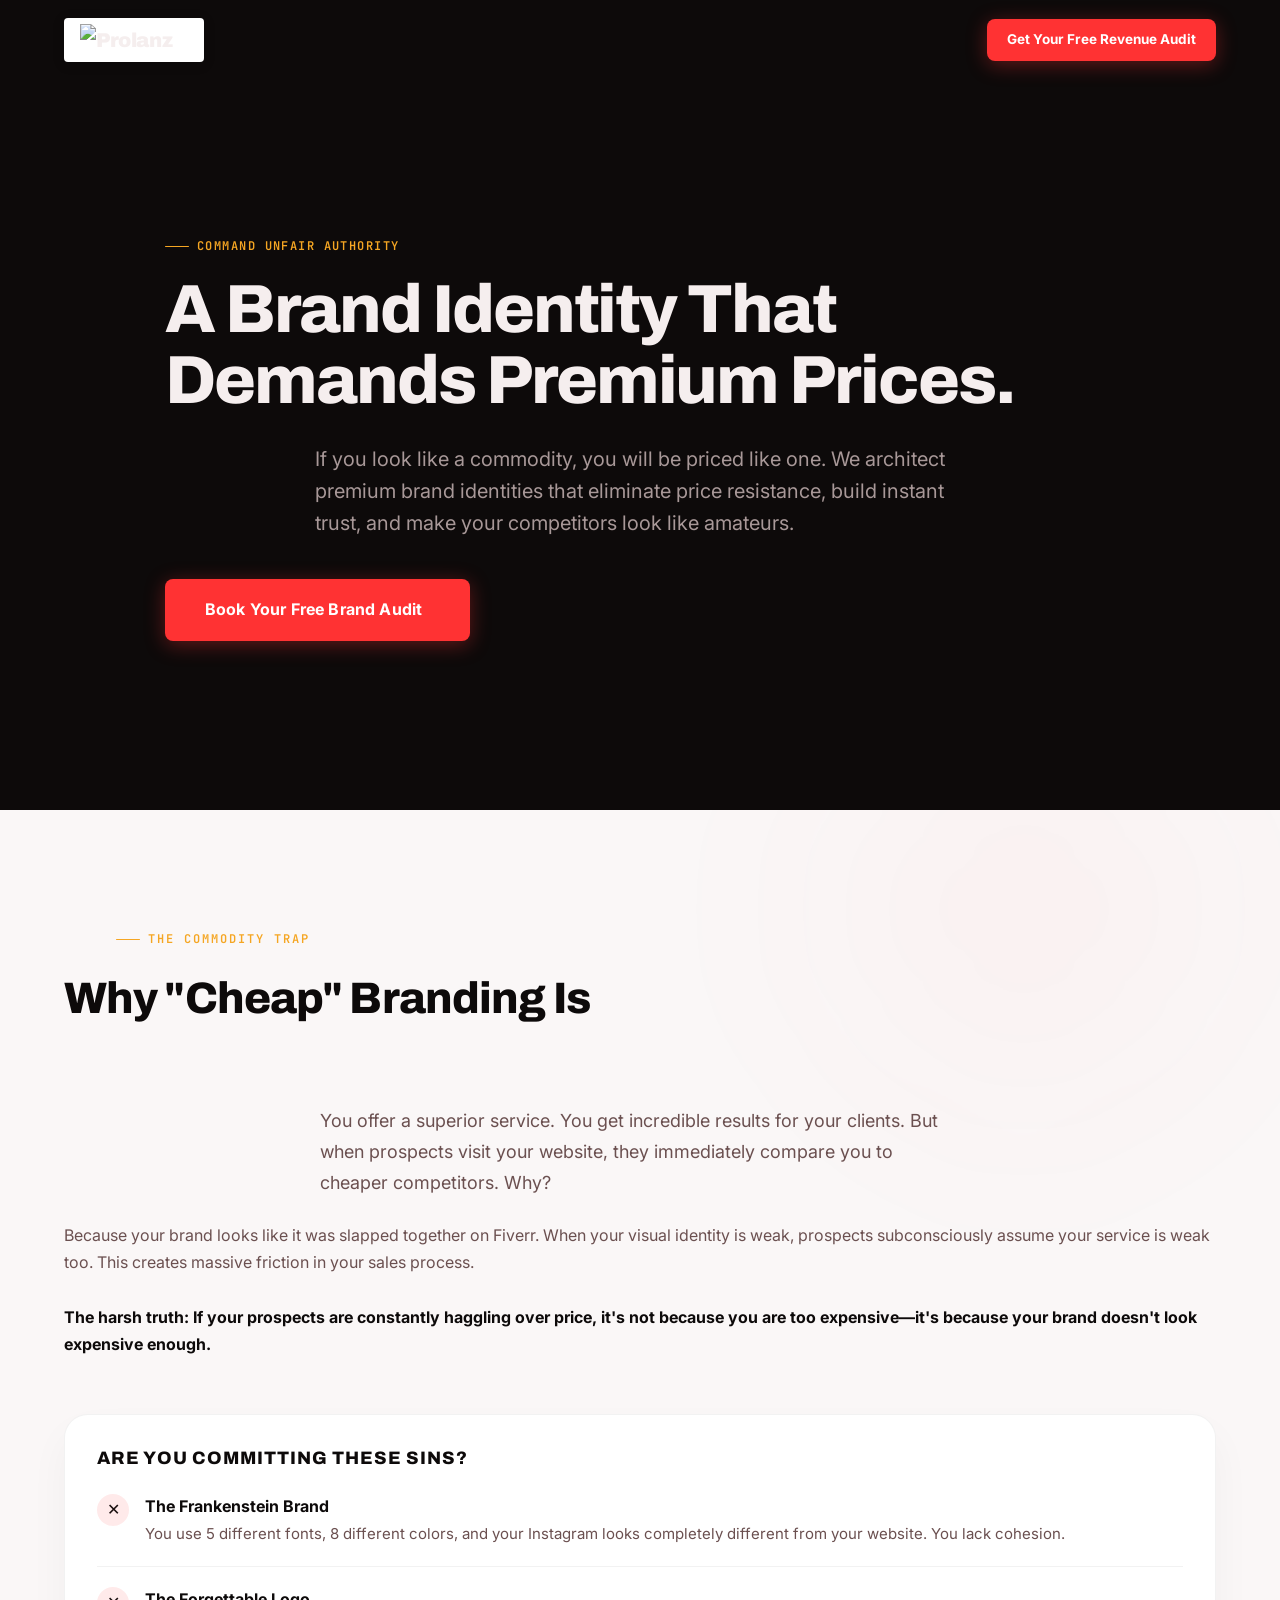
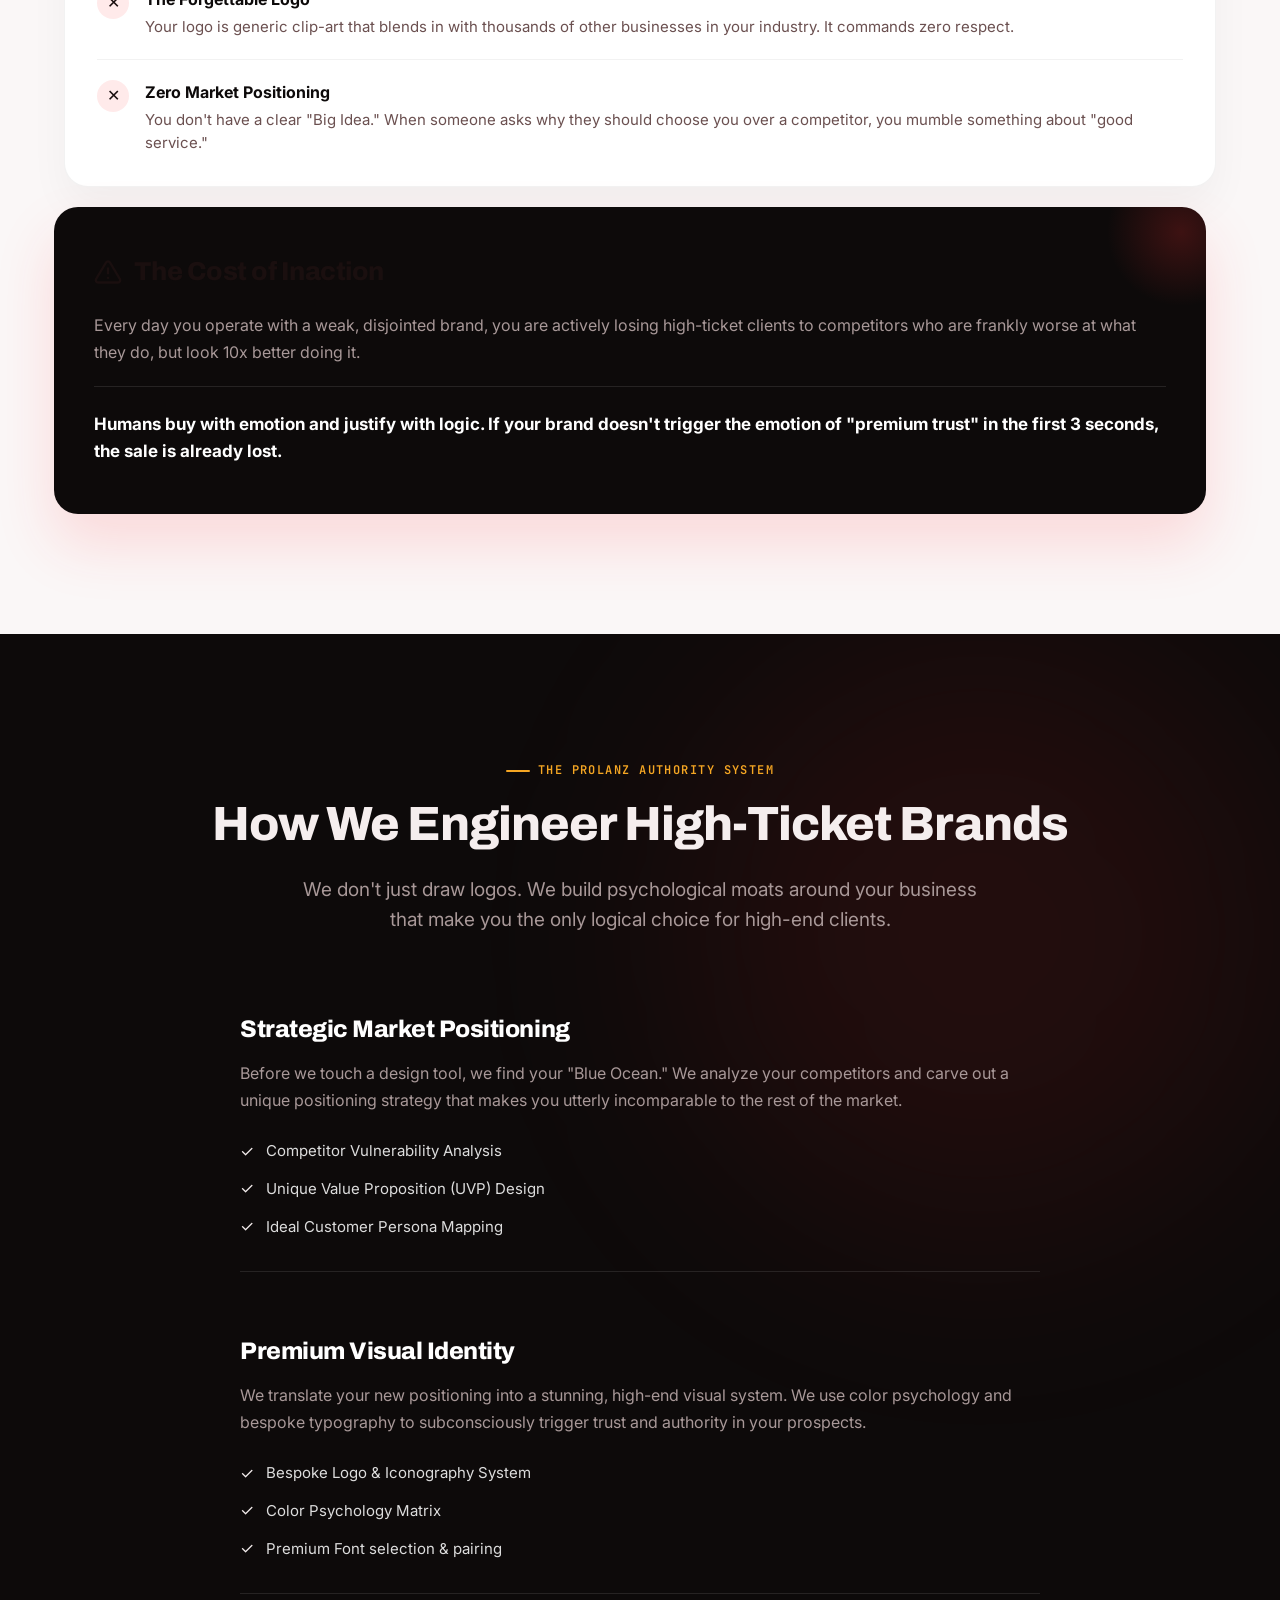
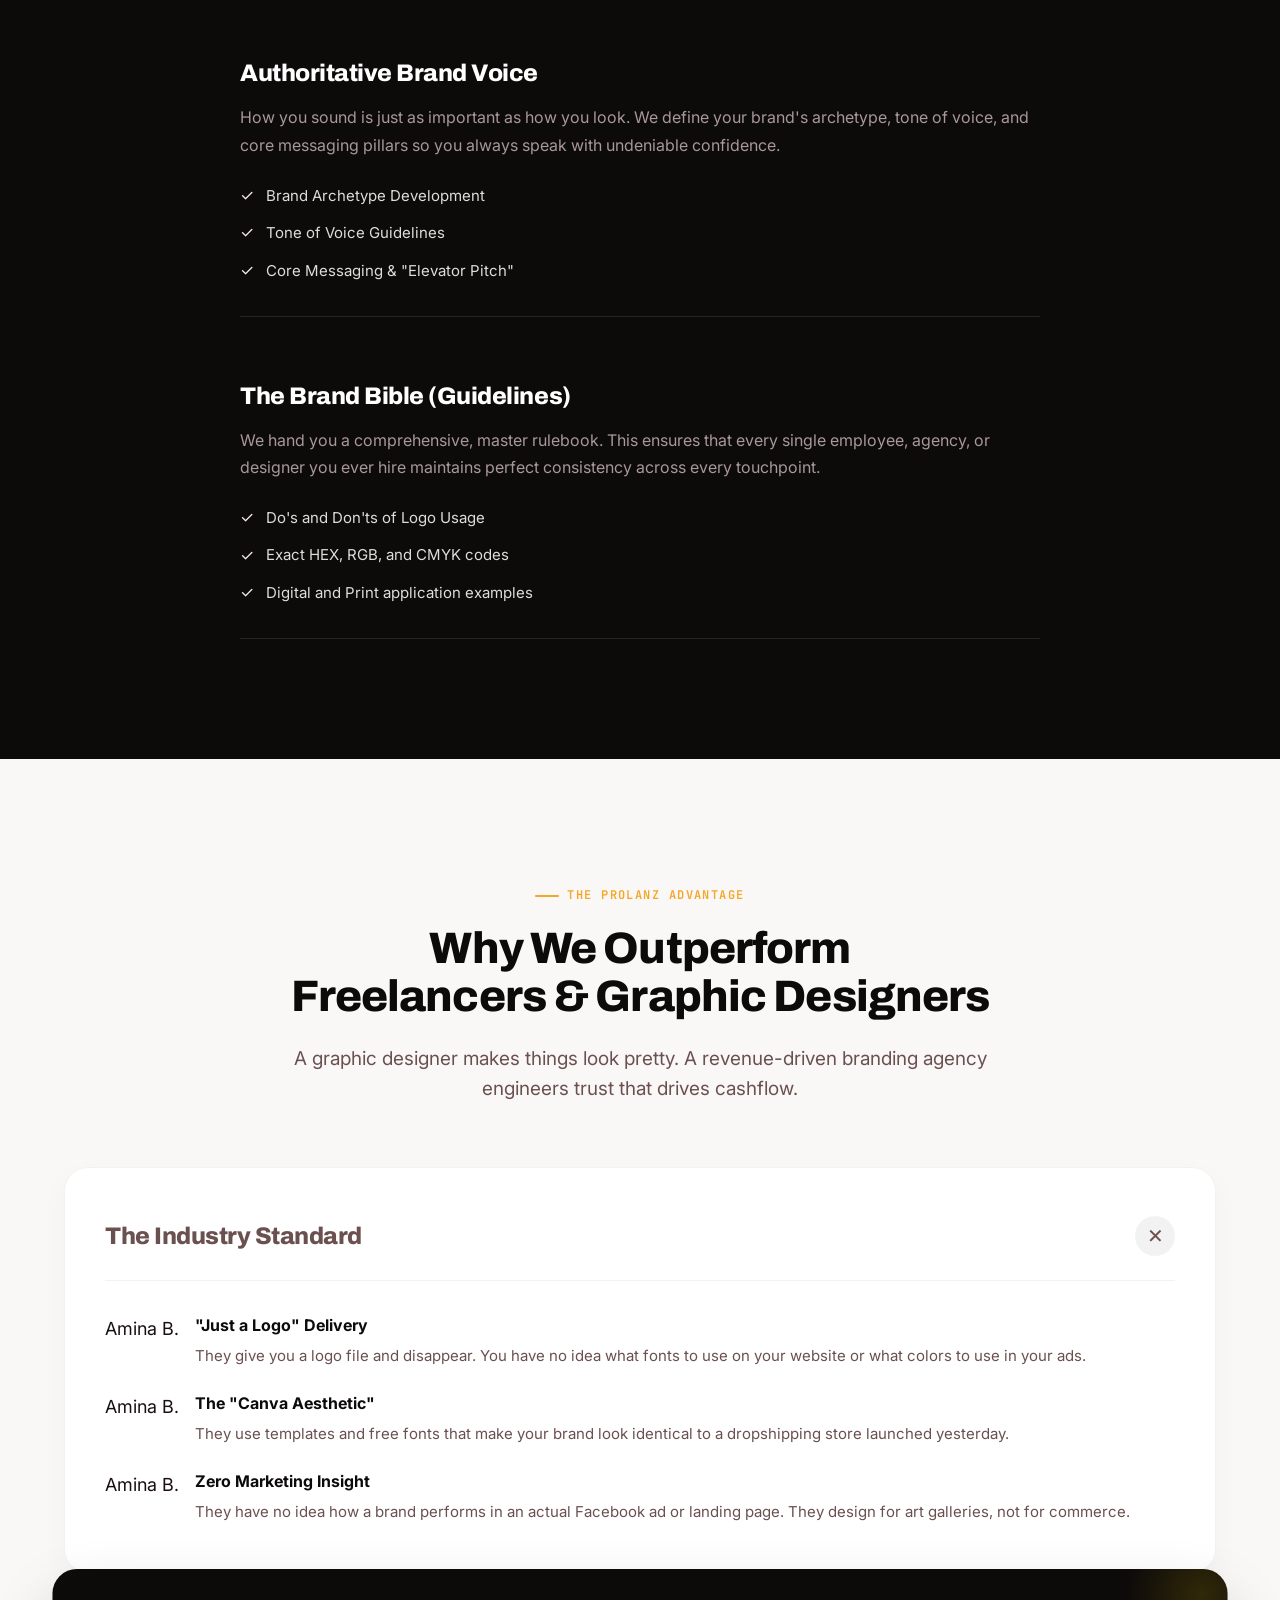
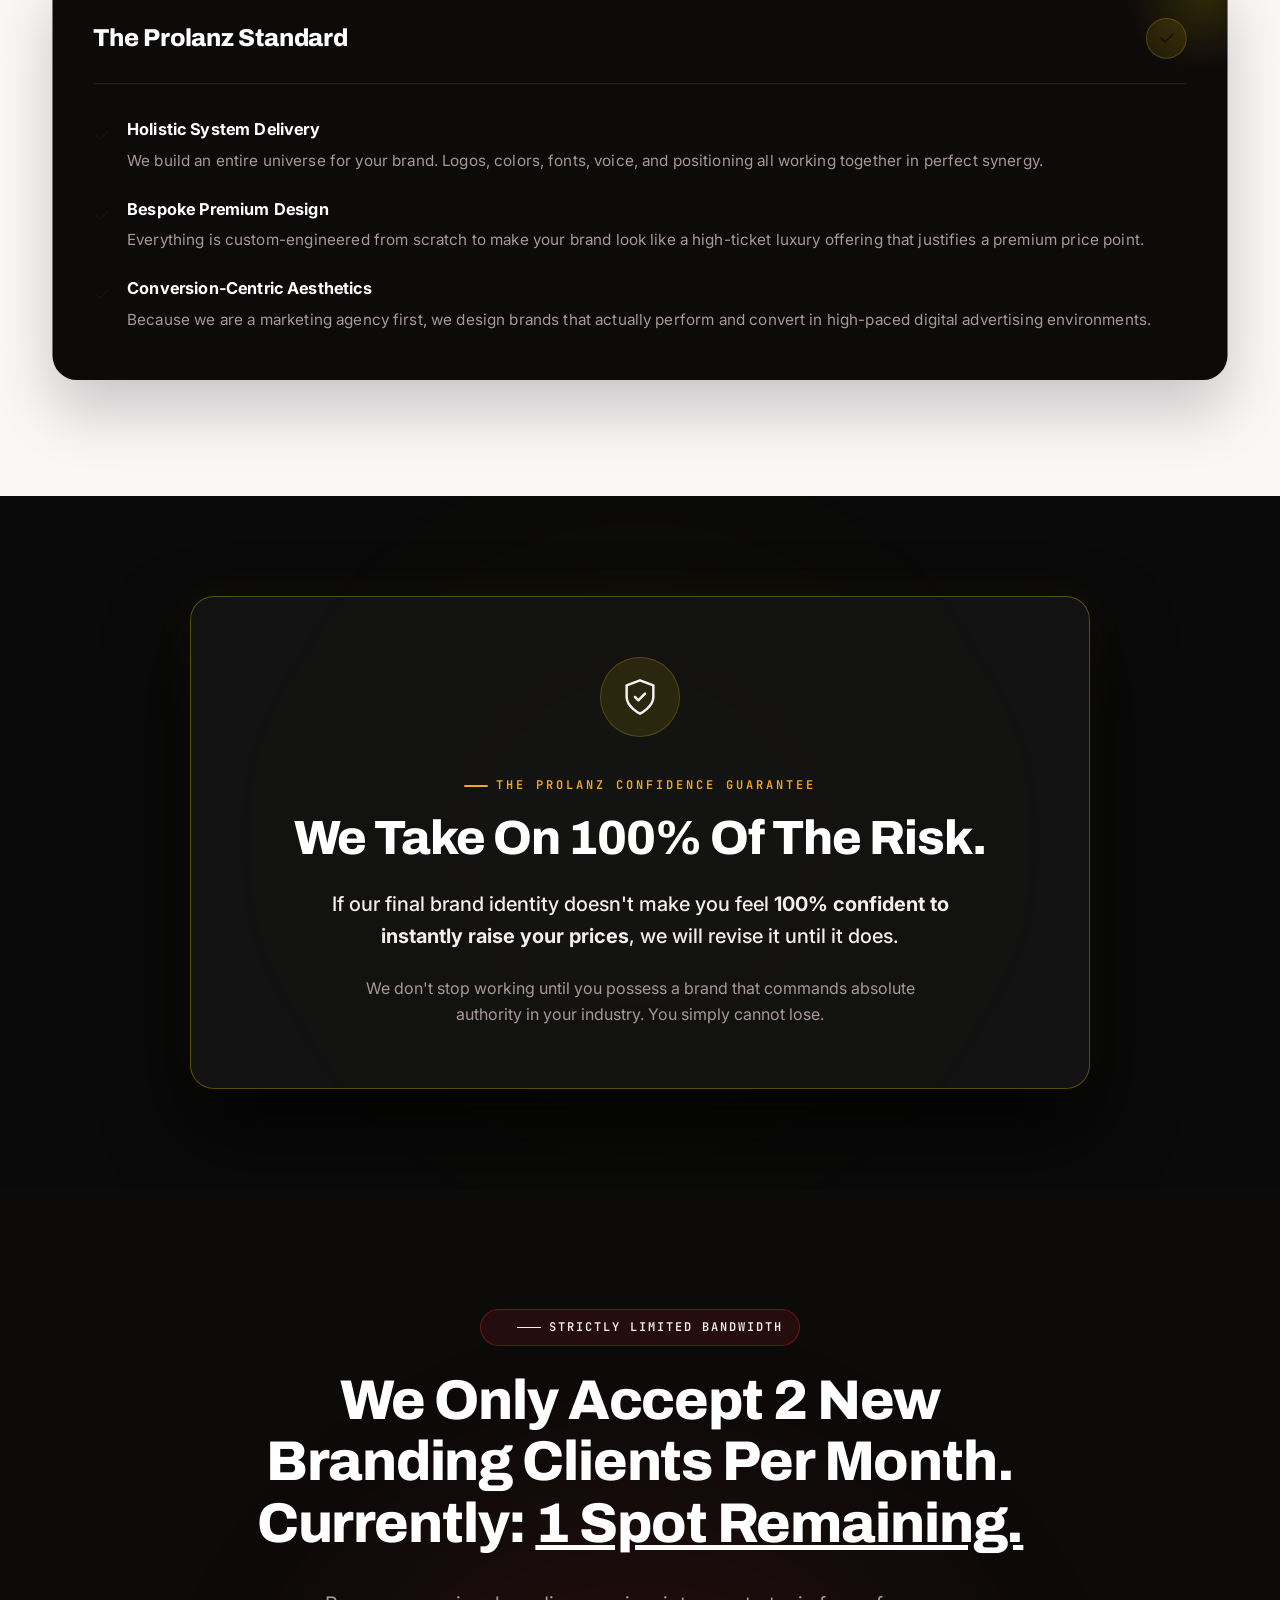
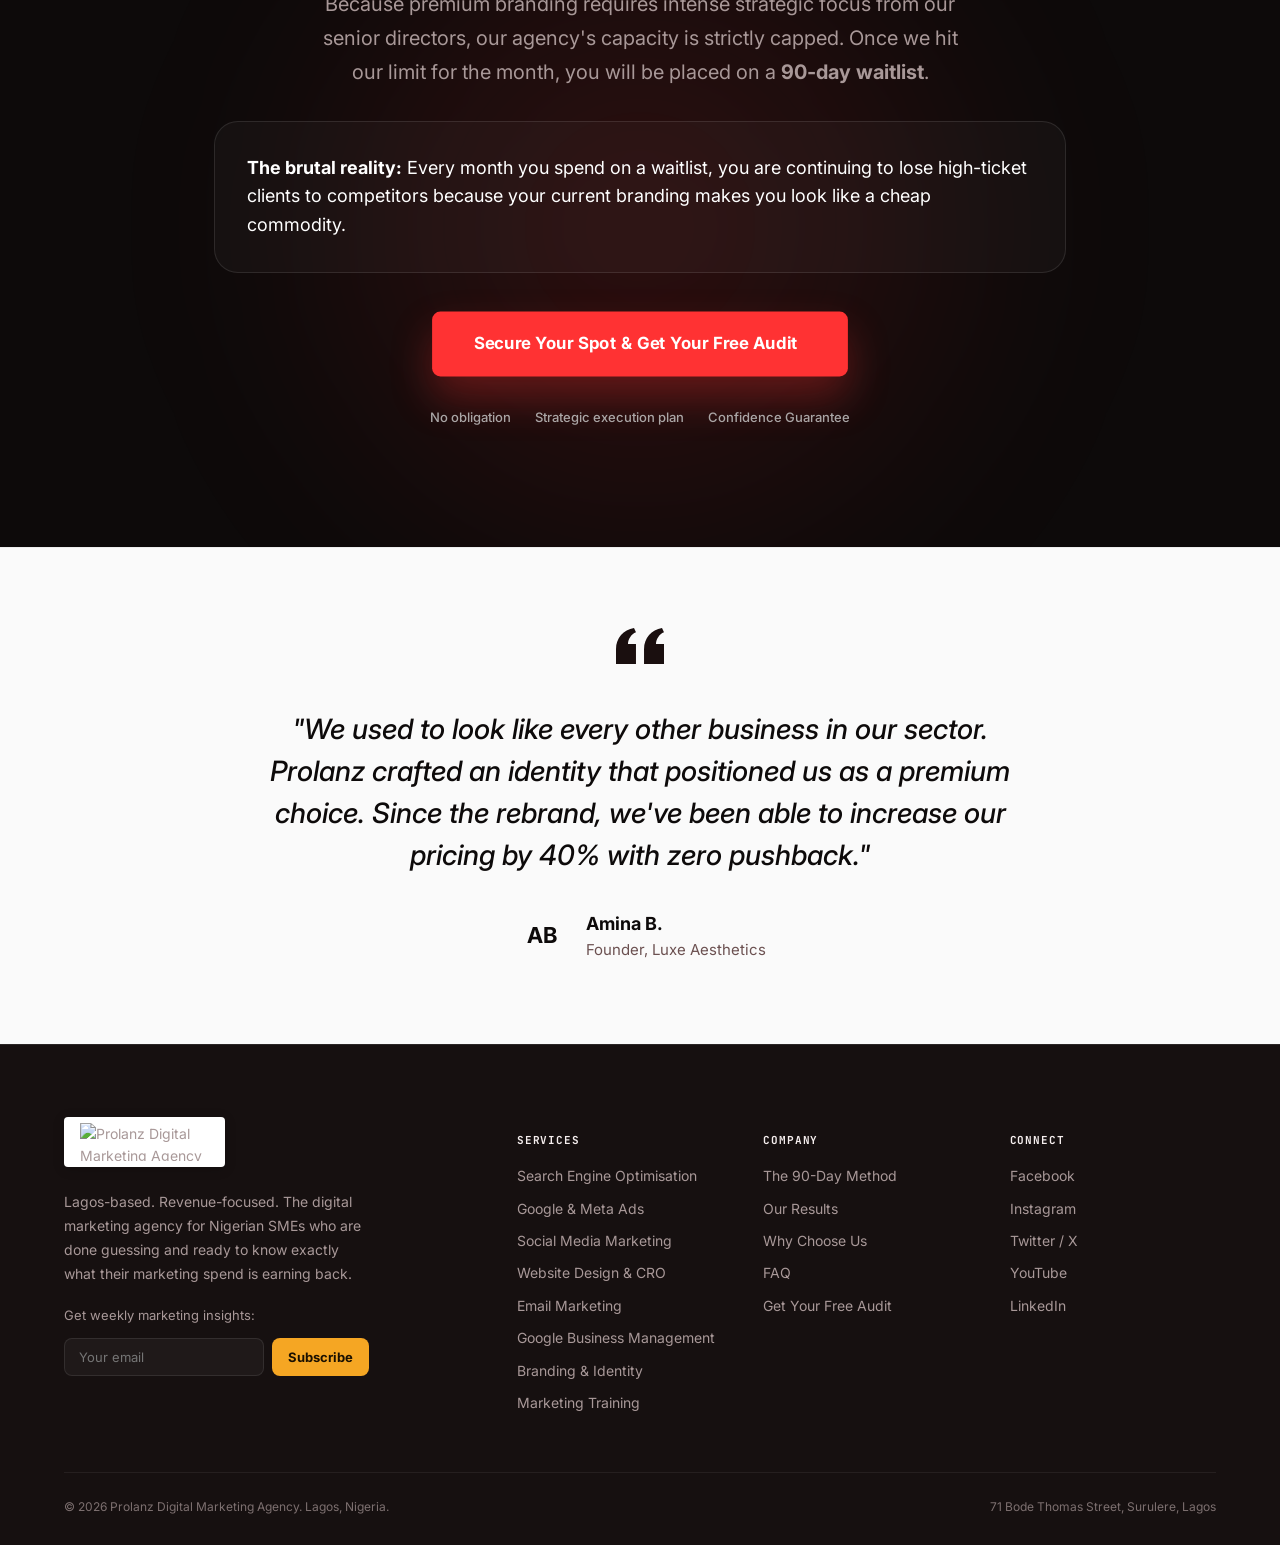
==== commit 7c2a8248: "Add files via upload" ====
--- a/service-branding.html
+++ b/service-branding.html
@@ -1,231 +1,626 @@
-<!DOCTYPE html>
-<html lang="en">
-
-<head>
-  <meta charset="UTF-8">
-  <meta name="viewport" content="width=device-width, initial-scale=1.0">
-  <title>Brand Identity | Prolanz Digital Marketing Agency</title>
-  <meta name="description"
-    content="Prolanz Digitals turns wasted ad spend into booked customers for Nigerian SMEs. Get a free Revenue Audit  a written plan showing exactly where your marketing budget is leaking money.">
-  <link rel="preconnect" href="https://fonts.googleapis.com">
-  <link rel="preconnect" href="https://fonts.gstatic.com" crossorigin>
-  <link
-    href="https://fonts.googleapis.com/css2?family=Archivo:wght@600;700;800;900&family=Inter:wght@400;500;600;700;800&family=JetBrains+Mono:wght@400;500;600;700&display=swap"
-    rel="stylesheet">
-  <link rel="stylesheet" href="style.css">
-  <link rel="stylesheet" href="visuals.css">
-  <link rel="stylesheet" href="metrics.css">
-  <link rel="stylesheet" href="marquee.css">
-  <link rel="stylesheet" href="method.css">
-</head>
-
-<body>
-
-  <div class="preloader" aria-hidden="true">
-    <div class="logo-wrapper-light">
-      <img
-        src="https://prolanzdigitals.com/wp-content/uploads/2024/02/cropped-Prolanz-Digital-Marketing-Agency-in-Nigeria.png"
-        alt="Prolanz Digital Marketing Agency" class="preloader__logo-img" width="180" height="53" loading="eager">
-    </div>
-  </div>
-
-  <!-- SCROLL PROGRESS -->
-  <div class="scroll-progress" aria-hidden="true"></div>
-
-  <!-- ════════════════════════════════════════════════════════
-       NAVIGATION
-       Glassmorphism sticky nav  CTA always visible
-       ════════════════════════════════════════════════════════ -->
-  <nav class="nav" id="mainNav">
-    <div class="nav__inner">
-      <a href="prolanz-homepage.html#top" class="nav__logo logo-wrapper-light" aria-label="Prolanz Digitals  Home">
-        <img
-          src="https://prolanzdigitals.com/wp-content/uploads/2024/02/cropped-Prolanz-Digital-Marketing-Agency-in-Nigeria.png"
-          alt="Prolanz Digital Marketing Agency in Nigeria" class="nav__logo-img" width="148" height="44"
-          loading="eager">
-      </a>
-      <button class="nav__toggle" id="navToggle" aria-label="Toggle menu">☰</button>
-      <div class="nav__links" id="navLinks">
-        <a href="prolanz-homepage.html#method">Our Method</a>
-        <a href="prolanz-homepage.html#services">Services</a>
-        <a href="prolanz-homepage.html#results">Proof</a>
-        <a href="prolanz-homepage.html#why">Why Us</a>
-        <a href="prolanz-homepage.html#faq">FAQ</a>
-        <a href="prolanz-homepage.html#book" class="btn btn--primary btn--sm">Get Your Free Revenue Audit</a>
-      </div>
-    </div>
-  </nav>
-
-  <main>
-    <!-- HERO SECTION -->
-    <section class="hero section--dark" style="min-height: 80vh; padding-top: 160px;">
-      <div class="hero__gradient"></div>
-      <div class="container reveal">
-        <p class="eyebrow eyebrow--gold">Command Authority</p>
-        <h1 class="hero__title">A Brand That Demands Premium Prices.</h1>
-        <p class="hero__subhead" style="max-width: 600px;">We craft iconic visual identities and messaging that instantly separate you from the competition and position you as the premium choice.</p>
-        <div class="hero__cta-group" style="justify-content: flex-start; margin-top: 40px;">
-          <a href="prolanz-homepage.html#book" class="btn btn--primary btn--lg">
-            Get Your Free Revenue Audit
-            <span class="btn__arrow"></span>
-          </a>
-        </div>
-      </div>
-    </section>
-
-    <!-- THE OLD WAY VS OUR WAY -->
-    <section class="section--light">
-      <div class="container">
-        <div class="grid--2" style="gap: 60px;">
-          <div class="reveal--left">
-            <h2 style="font-size: 32px;">Why Most Agencies Fail At Brand Identity</h2>
-            <p class="lede" style="color: var(--muted-on-light);">If your brand looks cheap or generic, customers will treat you like a commodity and constantly haggle on price.</p>
-            <ul class="pain__list" style="margin-top: 24px;">
-              <li><span class="pain__icon">✕</span> A logo that looks outdated or unprofessional</li><li><span class="pain__icon">✕</span> Inconsistent visuals across different platforms</li><li><span class="pain__icon">✕</span> Lack of a clear, unifying brand voice</li>
-            </ul>
-          </div>
-          <div class="reveal--right" style="background: var(--paper-card); border: 1px solid var(--border-on-light); border-radius: var(--radius-md); padding: 40px;">
-            <p class="eyebrow eyebrow--gold">The Prolanz Method</p>
-            <h3 style="font-size: 24px; margin-bottom: 16px;">Revenue-Driven Brand Identity</h3>
-            <p style="color: var(--muted-on-light); margin-bottom: 24px;">We build holistic brand systems. From typography and color psychology to messaging and market positioning, we ensure your brand commands respect and higher margins.</p>
-            <ul class="checklist" style="max-width: 100%;">
-              
-              <li style="display: flex; gap: 16px; align-items: flex-start; margin-bottom: 16px;">
-                <div class="checklist__icon">✓</div>
-                <span style="font-weight: 500; font-size: 15px;">Strategic Brand Positioning</span>
-              </li>
-              <li style="display: flex; gap: 16px; align-items: flex-start; margin-bottom: 16px;">
-                <div class="checklist__icon">✓</div>
-                <span style="font-weight: 500; font-size: 15px;">Premium Logo & Identity Design</span>
-              </li>
-              <li style="display: flex; gap: 16px; align-items: flex-start; margin-bottom: 16px;">
-                <div class="checklist__icon">✓</div>
-                <span style="font-weight: 500; font-size: 15px;">Comprehensive Brand Guidelines</span>
-              </li>
-            </ul>
-          </div>
-        </div>
-      </div>
-    </section>
-
-    <!-- DELIVERABLES -->
-    <section class="section--dark">
-      <div class="container">
-        <p class="eyebrow eyebrow--gold" style="text-align: center;">What You Get</p>
-        <h2 style="text-align: center; margin-bottom: 64px;">Core Deliverables</h2>
-        <div class="grid--3">
-          
-          <div class="service service--detailed reveal">
-            <div class="service__icon">01</div>
-            <h3 style="font-size: 20px; margin-bottom: 12px;">Visual Identity</h3>
-            <p style="color: var(--muted-on-dark); font-size: 15px;">We design premium logos, typography, and color palettes that scream quality.</p>
-          </div>
-          
-          <div class="service service--detailed reveal">
-            <div class="service__icon">02</div>
-            <h3 style="font-size: 20px; margin-bottom: 12px;">Brand Guidelines</h3>
-            <p style="color: var(--muted-on-dark); font-size: 15px;">We create a rulebook for your brand to ensure total consistency everywhere you show up.</p>
-          </div>
-          
-          <div class="service service--detailed reveal">
-            <div class="service__icon">03</div>
-            <h3 style="font-size: 20px; margin-bottom: 12px;">Messaging Framework</h3>
-            <p style="color: var(--muted-on-dark); font-size: 15px;">We define exactly how your brand speaks to clearly articulate your unique value.</p>
-          </div>
-          
-        </div>
-      </div>
-    </section>
-  </main>
-
-<section class="section--dark finalcta">
-    <div class="container reveal">
-      <p class="eyebrow eyebrow--gold" style="text-align:center;">The Decision Is Yours</p>
-      <h2>Every Month You Wait, Your Competitors Get 30 More Days of Data, Leads, and Compound Growth That You Will
-        Never Get Back.</h2>
-      <p class="lede" style="color:var(--muted-on-dark);">Right now, two things are true: your marketing budget is
-        either building a system that compounds or it's funding someone else's guesswork. A 20-minute call and a
-        free Revenue Audit is all it takes to find out which one.</p>
-      <a href="prolanz-homepage.html#book" class="btn btn--primary btn--lg">
-        Get Your Free Revenue Audit Now
-        <span class="btn__arrow"></span>
-      </a>
-      <div class="trust-strip reveal" style="margin-top:28px;">
-        <span class="trust-strip__item">Free, no obligation</span>
-        <span class="trust-strip__item">Written plan you keep</span>
-        <span class="trust-strip__item">20-minute call</span>
-        <span class="trust-strip__item">Delivery guarantee</span>
-      </div>
-    </div>
-  </section>
-
-  <!-- ════════════════════════════════════════════════════════
-       FOOTER (DETAILED)
-       ════════════════════════════════════════════════════════ -->
-  <footer>
-    <div class="container">
-      <div class="footer__grid">
-        <div>
-          <!-- Brand logo -->
-          <a href="prolanz-homepage.html#top" class="logo-wrapper-light"
-            style="display:inline-block;margin-bottom:16px;text-decoration:none;">
-            <img
-              src="https://prolanzdigitals.com/wp-content/uploads/2024/02/cropped-Prolanz-Digital-Marketing-Agency-in-Nigeria.png"
-              alt="Prolanz Digital Marketing Agency Nigeria" class="footer__logo-img" width="160" height="47"
-              loading="lazy">
-          </a>
-          <p style="max-width:300px;color:var(--muted-on-dark);line-height:1.7;">Lagos-based. Revenue-focused. The
-            digital marketing agency for Nigerian SMEs who are done guessing and ready to know exactly what their
-            marketing spend is earning back.</p>
-          <div class="footer-newsletter">
-            <p>Get weekly marketing insights (no fluff):</p>
-            <form>
-              <input type="email" placeholder="Your email" aria-label="Email for newsletter">
-              <button type="submit">Subscribe</button>
-            </form>
-          </div>
-        </div>
-        <div>
-          <h4>Services</h4>
-          <a href="prolanz-homepage.html#services">Search Engine Optimisation</a>
-          <a href="prolanz-homepage.html#services">Google &amp; Meta Ads</a>
-          <a href="prolanz-homepage.html#services">Social Media Marketing</a>
-          <a href="prolanz-homepage.html#services">Website Design &amp; CRO</a>
-          <a href="prolanz-homepage.html#services">Email Marketing</a>
-          <a href="prolanz-homepage.html#services">Google Business Management</a>
-          <a href="prolanz-homepage.html#services">Branding &amp; Identity</a>
-          <a href="prolanz-homepage.html#services">Marketing Training</a>
-        </div>
-        <div>
-          <h4>Company</h4>
-          <a href="prolanz-homepage.html#method">The 90-Day Method</a>
-          <a href="prolanz-homepage.html#results">Our Results</a>
-          <a href="prolanz-homepage.html#why">Why Choose Us</a>
-          <a href="prolanz-homepage.html#faq">FAQ</a>
-          <a href="prolanz-homepage.html#book">Get Your Free Audit</a>
-        </div>
-        <div>
-          <h4>Connect</h4>
-          <a href="https://www.facebook.com/Prolanzdigitals" target="_blank" rel="noopener">Facebook</a>
-          <a href="http://Instagram.com/prolanzdigitals" target="_blank" rel="noopener">Instagram</a>
-          <a href="http://twitter.com/prolanzdigitals" target="_blank" rel="noopener">Twitter / X</a>
-          <a href="https://www.youtube.com/channel/UC-MOK7HPtK39WQ8SzuQI9VQ" target="_blank" rel="noopener">YouTube</a>
-          <a href="https://www.linkedin.com" target="_blank" rel="noopener">LinkedIn</a>
-        </div>
-      </div>
-      <div class="footer__bottom">
-        <span>© 2026 Prolanz Digital Marketing Agency. Lagos, Nigeria.</span>
-        <span>71 Bode Thomas Street, Surulere, Lagos confirm current address</span>
-      </div>
-    </div>
-  </footer>
-
-  <!-- MOBILE STICKY CTA -->
-  <div class="mobile-cta" aria-hidden="true">
-    <a href="prolanz-homepage.html#book" class="btn btn--primary">Get Your Free Revenue Audit </a>
-  </div>
-
-  <script src="script.js" defer></script>
-</body>
-
+<!DOCTYPE html>
+<html lang="en">
+
+<head>
+  <meta charset="UTF-8">
+  <meta name="viewport" content="width=device-width, initial-scale=1.0">
+  <title>Brand Identity | Prolanz Digital Marketing Agency</title>
+  <meta name="description"
+    content="Prolanz Digitals turns wasted ad spend into booked customers for Nigerian SMEs. Get a free Revenue Audit  a written plan showing exactly where your marketing budget is leaking money.">
+  <link rel="preconnect" href="https://fonts.googleapis.com">
+  <link rel="preconnect" href="https://fonts.gstatic.com" crossorigin>
+  <link
+    href="https://fonts.googleapis.com/css2?family=Archivo:wght@600;700;800;900&family=Inter:wght@400;500;600;700;800&family=JetBrains+Mono:wght@400;500;600;700&display=swap"
+    rel="stylesheet">
+  <link rel="stylesheet" href="style.css">
+  <link rel="stylesheet" href="visuals.css">
+  <link rel="stylesheet" href="metrics.css">
+  <link rel="stylesheet" href="marquee.css">
+  <link rel="stylesheet" href="method.css">
+</head>
+
+<body>
+
+  <div class="preloader" aria-hidden="true">
+    <div class="logo-wrapper-light">
+      <img
+        src="https://prolanzdigitals.com/wp-content/uploads/2024/02/cropped-Prolanz-Digital-Marketing-Agency-in-Nigeria.png"
+        alt="Prolanz Digital Marketing Agency" class="preloader__logo-img" width="180" height="53" loading="eager">
+    </div>
+  </div>
+
+  <!-- SCROLL PROGRESS -->
+  <div class="scroll-progress" aria-hidden="true"></div>
+
+  <!-- ════════════════════════════════════════════════════════
+       NAVIGATION
+       Glassmorphism sticky nav  CTA always visible
+       ════════════════════════════════════════════════════════ -->
+  <nav class="nav" id="mainNav">
+    <div class="nav__inner">
+      <a href="index.html#top" class="nav__logo logo-wrapper-light" aria-label="Prolanz Digitals  Home">
+        <img
+          src="https://prolanzdigitals.com/wp-content/uploads/2024/02/cropped-Prolanz-Digital-Marketing-Agency-in-Nigeria.png"
+          alt="Prolanz Digital Marketing Agency in Nigeria" class="nav__logo-img" width="148" height="44"
+          loading="eager">
+      </a>
+      <button class="nav__toggle" id="navToggle" aria-label="Toggle menu">☰</button>
+      <div class="nav__links" id="navLinks">
+
+
+        <a href="index.html#book" class="btn btn--primary btn--sm">Get Your Free Revenue Audit</a>
+      </div>
+    </div>
+  </nav>
+
+  <main>
+    <!-- HERO SECTION -->
+    <section class="hero hero--premium" style="min-height: 90vh; padding-top: 180px;">
+      <div class="container">
+        <p class="eyebrow eyebrow--gold">Command Unfair Authority</p>
+        <h1 class="hero__title hero__title--gradient" style="max-width: 950px;">A Brand Identity That Demands Premium
+          Prices.</h1>
+        <p class="hero__subhead"
+          style="max-width: 650px; font-size: 20px; line-height: 1.6; color: var(--muted-on-dark);">
+          If you look like a commodity, you will be priced like one. We architect premium brand identities that
+          eliminate price resistance, build instant trust, and make your competitors look like amateurs.
+        </p>
+        <div class="hero__cta-group" style="justify-content: flex-start; margin-top: 40px;">
+          <a href="index.html#book" class="btn btn--primary btn--lg">
+            Book Your Free Brand Audit
+            <span class="btn__arrow"></span>
+          </a>
+        </div>
+      </div>
+    </section>
+
+    <!-- 2. THE PROBLEM (AGITATION) -->
+    <section class="section--light" style="position: relative; overflow: hidden; padding: 120px 0;">
+      <!-- Subtle Light Mode Accents -->
+      <div
+        style="position: absolute; top: -20%; right: -10%; width: 60vw; height: 60vw; background: radial-gradient(circle, rgba(255, 50, 51, 0.03) 0%, transparent 60%); border-radius: 50%; filter: blur(60px); z-index: 0; pointer-events: none;">
+      </div>
+
+      <div class="container" style="position: relative; z-index: 1;">
+        <div class="grid--2" style="gap: 80px; align-items: stretch;">
+
+          <div style="display: flex; flex-direction: column; justify-content: center;">
+            <div style="display: inline-flex; align-items: center; gap: 12px; margin-bottom: 24px;">
+              <span style="width: 40px; height: 1px; background: var(--brand-gold);"></span>
+              <p class="eyebrow eyebrow--gold" style="margin: 0; letter-spacing: 2px;">The Commodity Trap</p>
+            </div>
+
+            <h2
+              style="font-size: clamp(36px, 4vw, 44px); margin-bottom: 32px; line-height: 1.15; color: var(--ink); letter-spacing: -0.02em;">
+              Why "Cheap" Branding Is <br>
+              <span
+                style="background: linear-gradient(135deg, var(--red-500) 0%, #ff8a8a 100%); -webkit-background-clip: text; -webkit-text-fill-color: transparent;">Costing
+                You Millions.</span>
+            </h2>
+
+            <p class="lede"
+              style="color: var(--muted-on-light); margin-bottom: 24px; font-size: 18px; line-height: 1.7;">
+              You offer a superior service. You get incredible results for your clients. But when prospects visit your
+              website, they immediately compare you to cheaper competitors. Why?
+            </p>
+            <p style="color: var(--muted-on-light); margin-bottom: 24px; font-size: 16px; line-height: 1.7;">
+              Because your brand looks like it was slapped together on Fiverr. When your visual identity is weak,
+              prospects subconsciously assume your service is weak too. This creates massive friction in your sales
+              process.
+              <br><br>
+              <strong style="color: var(--ink); font-weight: 700;">The harsh truth: If your prospects are constantly
+                haggling over price, it's not because you are too expensive—it's because your brand doesn't look
+                expensive enough.</strong>
+            </p>
+
+            <div
+              style="background: white; border-radius: var(--radius-lg); padding: 32px; box-shadow: 0 20px 40px rgba(0,0,0,0.04); border: 1px solid rgba(0,0,0,0.05); margin-top: 32px;">
+              <h3
+                style="font-size: 18px; margin-bottom: 24px; color: var(--ink); text-transform: uppercase; letter-spacing: 1px; font-weight: 800;">
+                Are You Committing These Sins?</h3>
+              <div style="display: flex; flex-direction: column; gap: 20px;">
+                <div
+                  style="display: flex; gap: 16px; align-items: flex-start; padding-bottom: 20px; border-bottom: 1px solid rgba(0,0,0,0.05);">
+                  <div
+                    style="flex-shrink: 0; width: 32px; height: 32px; border-radius: 50%; background: rgba(255,50,51,0.1); color: var(--red-500); display: flex; align-items: center; justify-content: center;">
+                    ✕</div>
+                  <div>
+                    <strong style="color: var(--ink); display: block; margin-bottom: 4px; font-size: 16px;">The
+                      Frankenstein Brand</strong>
+                    <span style="color: var(--muted-on-light); font-size: 15px; line-height: 1.5; display: block;">You
+                      use 5 different fonts, 8 different colors, and your Instagram looks completely different from your
+                      website. You lack cohesion.</span>
+                  </div>
+                </div>
+                <div
+                  style="display: flex; gap: 16px; align-items: flex-start; padding-bottom: 20px; border-bottom: 1px solid rgba(0,0,0,0.05);">
+                  <div
+                    style="flex-shrink: 0; width: 32px; height: 32px; border-radius: 50%; background: rgba(255,50,51,0.1); color: var(--red-500); display: flex; align-items: center; justify-content: center;">
+                    ✕</div>
+                  <div>
+                    <strong style="color: var(--ink); display: block; margin-bottom: 4px; font-size: 16px;">The
+                      Forgettable Logo</strong>
+                    <span style="color: var(--muted-on-light); font-size: 15px; line-height: 1.5; display: block;">Your
+                      logo is generic clip-art that blends in with thousands of other businesses in your industry. It
+                      commands zero respect.</span>
+                  </div>
+                </div>
+                <div style="display: flex; gap: 16px; align-items: flex-start;">
+                  <div
+                    style="flex-shrink: 0; width: 32px; height: 32px; border-radius: 50%; background: rgba(255,50,51,0.1); color: var(--red-500); display: flex; align-items: center; justify-content: center;">
+                    ✕</div>
+                  <div>
+                    <strong style="color: var(--ink); display: block; margin-bottom: 4px; font-size: 16px;">Zero Market
+                      Positioning</strong>
+                    <span style="color: var(--muted-on-light); font-size: 15px; line-height: 1.5; display: block;">You
+                      don't have a clear "Big Idea." When someone asks why they should choose you over a competitor, you
+                      mumble something about "good service."</span>
+                  </div>
+                </div>
+              </div>
+            </div>
+          </div>
+
+          <div style="position: relative;">
+            <div
+              style="position: sticky; top: 140px; display: flex; flex-direction: column; gap: 32px; padding-top: 20px;">
+
+              <div class="cost-card"
+                style="background: var(--ink); border-radius: var(--radius-lg); padding: 48px 40px; box-shadow: 0 30px 60px rgba(255, 50, 51, 0.15); border-top: 4px solid var(--red-500); position: relative; overflow: hidden; transform: translateX(-10px);">
+                <div
+                  style="position: absolute; top: -50px; right: -50px; width: 150px; height: 150px; background: radial-gradient(circle, rgba(255,50,51,0.2) 0%, transparent 70%); border-radius: 50%;">
+                </div>
+
+                <h3
+                  style="font-size: 26px; margin-bottom: 24px; color: var(--red-500); display: flex; align-items: center; gap: 12px; position: relative; z-index: 1;">
+                  <svg width="28" height="28" viewBox="0 0 24 24" fill="none" stroke="currentColor" stroke-width="2"
+                    stroke-linecap="round" stroke-linejoin="round">
+                    <path d="M10.29 3.86L1.82 18a2 2 0 0 0 1.71 3h16.94a2 2 0 0 0 1.71-3L13.71 3.86a2 2 0 0 0-3.42 0z">
+                    </path>
+                    <line x1="12" y1="9" x2="12" y2="13"></line>
+                    <line x1="12" y1="17" x2="12.01" y2="17"></line>
+                  </svg>
+                  The Cost of Inaction
+                </h3>
+                <p
+                  style="color: var(--muted-on-dark); margin-bottom: 20px; line-height: 1.7; font-size: 16px; position: relative; z-index: 1;">
+                  Every day you operate with a weak, disjointed brand, you are actively losing high-ticket clients to
+                  competitors who are frankly worse at what they do, but look 10x better doing it.
+                </p>
+                <div
+                  style="padding-top: 24px; border-top: 1px solid rgba(255,255,255,0.1); position: relative; z-index: 1;">
+                  <p style="color: white; font-weight: 700; margin-bottom: 0; line-height: 1.6; font-size: 17px;">
+                    Humans buy with emotion and justify with logic. If your brand doesn't trigger the emotion of
+                    "premium trust" in the first 3 seconds, the sale is already lost.
+                  </p>
+                </div>
+              </div>
+            </div>
+          </div>
+        </div>
+      </div>
+    </section>
+
+    <!-- 3. THE SOLUTION / DELIVERABLES -->
+    <section class="section--dark" style="padding: 120px 0; position: relative; overflow: hidden;">
+      <div class="glow-accent glow-accent--brand" style="top: 0; right: 0; opacity: 0.3;" aria-hidden="true"></div>
+
+      <div class="container" style="position: relative; z-index: 1;">
+        <div style="text-align: center; margin-bottom: 80px;">
+          <p class="eyebrow eyebrow--gold">The Prolanz Authority System</p>
+          <h2 style="font-size: clamp(36px, 4vw, 48px); margin-bottom: 24px;">How We Engineer High-Ticket Brands</h2>
+          <p class="lede" style="color: var(--muted-on-dark); max-width: 700px; margin: 0 auto;">
+            We don't just draw logos. We build psychological moats around your business that make you the only logical
+            choice for high-end clients.
+          </p>
+        </div>
+
+        <div
+          style="display: flex; flex-direction: column; gap: 64px; max-width: 800px; margin: 0 auto; text-align: left;">
+
+          <div style="padding-bottom: 32px; border-bottom: 1px solid rgba(255,255,255,0.1);">
+            <h3 style="font-size: 24px; margin-bottom: 16px; color: white;">Strategic Market Positioning</h3>
+            <p style="color: var(--muted-on-dark); line-height: 1.7; font-size: 16px; margin-bottom: 24px;">
+              Before we touch a design tool, we find your "Blue Ocean." We analyze your competitors and carve out a
+              unique positioning strategy that makes you utterly incomparable to the rest of the market.
+            </p>
+            <ul style="list-style: none; padding: 0; margin: 0; display: flex; flex-direction: column; gap: 12px;">
+              <li style="display: flex; gap: 12px; align-items: center;">
+                <div style="color: var(--brand-gold);">✓</div> <span style="color: #ddd; font-size: 15px;">Competitor
+                  Vulnerability Analysis</span>
+              </li>
+              <li style="display: flex; gap: 12px; align-items: center;">
+                <div style="color: var(--brand-gold);">✓</div> <span style="color: #ddd; font-size: 15px;">Unique Value
+                  Proposition (UVP) Design</span>
+              </li>
+              <li style="display: flex; gap: 12px; align-items: center;">
+                <div style="color: var(--brand-gold);">✓</div> <span style="color: #ddd; font-size: 15px;">Ideal
+                  Customer Persona Mapping</span>
+              </li>
+            </ul>
+          </div>
+
+          <div style="padding-bottom: 32px; border-bottom: 1px solid rgba(255,255,255,0.1);">
+            <h3 style="font-size: 24px; margin-bottom: 16px; color: white;">Premium Visual Identity</h3>
+            <p style="color: var(--muted-on-dark); line-height: 1.7; font-size: 16px; margin-bottom: 24px;">
+              We translate your new positioning into a stunning, high-end visual system. We use color psychology and
+              bespoke typography to subconsciously trigger trust and authority in your prospects.
+            </p>
+            <ul style="list-style: none; padding: 0; margin: 0; display: flex; flex-direction: column; gap: 12px;">
+              <li style="display: flex; gap: 12px; align-items: center;">
+                <div style="color: var(--brand-gold);">✓</div> <span style="color: #ddd; font-size: 15px;">Bespoke Logo
+                  & Iconography System</span>
+              </li>
+              <li style="display: flex; gap: 12px; align-items: center;">
+                <div style="color: var(--brand-gold);">✓</div> <span style="color: #ddd; font-size: 15px;">Color
+                  Psychology Matrix</span>
+              </li>
+              <li style="display: flex; gap: 12px; align-items: center;">
+                <div style="color: var(--brand-gold);">✓</div> <span style="color: #ddd; font-size: 15px;">Premium Font
+                  selection & pairing</span>
+              </li>
+            </ul>
+          </div>
+
+          <div style="padding-bottom: 32px; border-bottom: 1px solid rgba(255,255,255,0.1);">
+            <h3 style="font-size: 24px; margin-bottom: 16px; color: white;">Authoritative Brand Voice</h3>
+            <p style="color: var(--muted-on-dark); line-height: 1.7; font-size: 16px; margin-bottom: 24px;">
+              How you sound is just as important as how you look. We define your brand's archetype, tone of voice, and
+              core messaging pillars so you always speak with undeniable confidence.
+            </p>
+            <ul style="list-style: none; padding: 0; margin: 0; display: flex; flex-direction: column; gap: 12px;">
+              <li style="display: flex; gap: 12px; align-items: center;">
+                <div style="color: var(--brand-gold);">✓</div> <span style="color: #ddd; font-size: 15px;">Brand
+                  Archetype Development</span>
+              </li>
+              <li style="display: flex; gap: 12px; align-items: center;">
+                <div style="color: var(--brand-gold);">✓</div> <span style="color: #ddd; font-size: 15px;">Tone of Voice
+                  Guidelines</span>
+              </li>
+              <li style="display: flex; gap: 12px; align-items: center;">
+                <div style="color: var(--brand-gold);">✓</div> <span style="color: #ddd; font-size: 15px;">Core
+                  Messaging & "Elevator Pitch"</span>
+              </li>
+            </ul>
+          </div>
+
+          <div style="padding-bottom: 32px; border-bottom: 1px solid rgba(255,255,255,0.1);">
+            <h3 style="font-size: 24px; margin-bottom: 16px; color: white;">The Brand Bible (Guidelines)</h3>
+            <p style="color: var(--muted-on-dark); line-height: 1.7; font-size: 16px; margin-bottom: 24px;">
+              We hand you a comprehensive, master rulebook. This ensures that every single employee, agency, or designer
+              you ever hire maintains perfect consistency across every touchpoint.
+            </p>
+            <ul style="list-style: none; padding: 0; margin: 0; display: flex; flex-direction: column; gap: 12px;">
+              <li style="display: flex; gap: 12px; align-items: center;">
+                <div style="color: var(--brand-gold);">✓</div> <span style="color: #ddd; font-size: 15px;">Do's and
+                  Don'ts of Logo Usage</span>
+              </li>
+              <li style="display: flex; gap: 12px; align-items: center;">
+                <div style="color: var(--brand-gold);">✓</div> <span style="color: #ddd; font-size: 15px;">Exact HEX,
+                  RGB, and CMYK codes</span>
+              </li>
+              <li style="display: flex; gap: 12px; align-items: center;">
+                <div style="color: var(--brand-gold);">✓</div> <span style="color: #ddd; font-size: 15px;">Digital and
+                  Print application examples</span>
+              </li>
+            </ul>
+          </div>
+
+        </div>
+      </div>
+    </section>
+
+    <!-- WHY WE ARE BETTER (COMPARISON) -->
+    <section class="section--light" style="padding: 120px 0; position: relative;">
+      <div class="container" style="position: relative; z-index: 1;">
+        <div style="text-align: center; margin-bottom: 64px;">
+          <p class="eyebrow eyebrow--gold">The Prolanz Advantage</p>
+          <h2 style="font-size: clamp(32px, 4vw, 44px); margin-bottom: 24px; color: var(--ink);">Why We Outperform
+            <br>Freelancers & Graphic Designers
+          </h2>
+          <p class="lede" style="color: var(--muted-on-light); max-width: 700px; margin: 0 auto;">
+            A graphic designer makes things look pretty. A revenue-driven branding agency engineers trust that drives
+            cashflow.
+          </p>
+        </div>
+
+        <div class="grid--2" style="gap: 40px; align-items: stretch;">
+
+          <!-- THEM -->
+          <div
+            style="background: white; border-radius: var(--radius-lg); padding: 48px 40px; border: 1px solid rgba(0,0,0,0.05); box-shadow: 0 10px 30px rgba(0,0,0,0.03);">
+            <div
+              style="display: flex; align-items: center; justify-content: space-between; margin-bottom: 32px; padding-bottom: 24px; border-bottom: 1px solid rgba(0,0,0,0.05);">
+              <h3 style="font-size: 24px; color: var(--muted-on-light); margin: 0;">The Industry Standard</h3>
+              <div
+                style="width: 40px; height: 40px; border-radius: 50%; background: rgba(0,0,0,0.05); display: flex; align-items: center; justify-content: center; color: var(--muted-on-light); font-size: 20px;">
+                ✕</div>
+            </div>
+
+            <ul style="list-style: none; padding: 0; margin: 0; display: flex; flex-direction: column; gap: 24px;">
+              <li style="display: flex; gap: 16px; align-items: flex-start;">
+                <div style="color: var(--red-500); font-size: 18px; margin-top: 2px; flex-shrink: 0;">Amina B.</div>
+                <div>
+                  <strong style="color: var(--ink); display: block; margin-bottom: 6px; font-size: 16px;">"Just a Logo"
+                    Delivery</strong>
+                  <span style="color: var(--muted-on-light); font-size: 15px; line-height: 1.5; display: block;">They
+                    give you a logo file and disappear. You have no idea what fonts to use on your website or what
+                    colors to use in your ads.</span>
+                </div>
+              </li>
+              <li style="display: flex; gap: 16px; align-items: flex-start;">
+                <div style="color: var(--red-500); font-size: 18px; margin-top: 2px; flex-shrink: 0;">Amina B.</div>
+                <div>
+                  <strong style="color: var(--ink); display: block; margin-bottom: 6px; font-size: 16px;">The "Canva
+                    Aesthetic"</strong>
+                  <span style="color: var(--muted-on-light); font-size: 15px; line-height: 1.5; display: block;">They
+                    use templates and free fonts that make your brand look identical to a dropshipping store launched
+                    yesterday.</span>
+                </div>
+              </li>
+              <li style="display: flex; gap: 16px; align-items: flex-start;">
+                <div style="color: var(--red-500); font-size: 18px; margin-top: 2px; flex-shrink: 0;">Amina B.</div>
+                <div>
+                  <strong style="color: var(--ink); display: block; margin-bottom: 6px; font-size: 16px;">Zero Marketing
+                    Insight</strong>
+                  <span style="color: var(--muted-on-light); font-size: 15px; line-height: 1.5; display: block;">They
+                    have no idea how a brand performs in an actual Facebook ad or landing page. They design for art
+                    galleries, not for commerce.</span>
+                </div>
+              </li>
+            </ul>
+          </div>
+
+          <!-- US -->
+          <div class="glass-card"
+            style="background: var(--ink); border-radius: var(--radius-lg); padding: 48px 40px; box-shadow: 0 30px 60px rgba(0,0,0,0.2); position: relative; overflow: hidden; transform: scale(1.02); z-index: 2; border-top: 4px solid var(--brand-gold);">
+            <div
+              style="position: absolute; top: -50px; right: -50px; width: 150px; height: 150px; background: radial-gradient(circle, rgba(255,215,0,0.15) 0%, transparent 70%); border-radius: 50%;">
+            </div>
+
+            <div
+              style="display: flex; align-items: center; justify-content: space-between; margin-bottom: 32px; padding-bottom: 24px; border-bottom: 1px solid rgba(255,255,255,0.1); position: relative; z-index: 1;">
+              <h3 style="font-size: 24px; color: white; margin: 0;">The Prolanz Standard</h3>
+              <div
+                style="width: 40px; height: 40px; border-radius: 50%; background: rgba(255,215,0,0.1); border: 1px solid rgba(255,215,0,0.2); display: flex; align-items: center; justify-content: center; color: var(--brand-gold); font-size: 20px;">
+                ✓</div>
+            </div>
+
+            <ul
+              style="list-style: none; padding: 0; margin: 0; display: flex; flex-direction: column; gap: 24px; position: relative; z-index: 1;">
+              <li style="display: flex; gap: 16px; align-items: flex-start;">
+                <div style="color: var(--brand-gold); font-size: 20px; margin-top: 2px; flex-shrink: 0;">✓</div>
+                <div>
+                  <strong style="color: white; display: block; margin-bottom: 6px; font-size: 16px;">Holistic System
+                    Delivery</strong>
+                  <span style="color: var(--muted-on-dark); font-size: 15px; line-height: 1.5; display: block;">We build
+                    an entire universe for your brand. Logos, colors, fonts, voice, and positioning all working together
+                    in perfect synergy.</span>
+                </div>
+              </li>
+              <li style="display: flex; gap: 16px; align-items: flex-start;">
+                <div style="color: var(--brand-gold); font-size: 20px; margin-top: 2px; flex-shrink: 0;">✓</div>
+                <div>
+                  <strong style="color: white; display: block; margin-bottom: 6px; font-size: 16px;">Bespoke Premium
+                    Design</strong>
+                  <span
+                    style="color: var(--muted-on-dark); font-size: 15px; line-height: 1.5; display: block;">Everything
+                    is custom-engineered from scratch to make your brand look like a high-ticket luxury offering that
+                    justifies a premium price point.</span>
+                </div>
+              </li>
+              <li style="display: flex; gap: 16px; align-items: flex-start;">
+                <div style="color: var(--brand-gold); font-size: 20px; margin-top: 2px; flex-shrink: 0;">✓</div>
+                <div>
+                  <strong style="color: white; display: block; margin-bottom: 6px; font-size: 16px;">Conversion-Centric
+                    Aesthetics</strong>
+                  <span style="color: var(--muted-on-dark); font-size: 15px; line-height: 1.5; display: block;">Because
+                    we are a marketing agency first, we design brands that actually perform and convert in high-paced
+                    digital advertising environments.</span>
+                </div>
+              </li>
+            </ul>
+          </div>
+
+        </div>
+      </div>
+    </section>
+
+    <!-- 4. GUARANTEE SECTION -->
+    <section class="section--dark" style="padding: 100px 0; position: relative; overflow: hidden; background: #0a0a0a;">
+      <div
+        style="position: absolute; top: 50%; left: 50%; transform: translate(-50%, -50%); width: 80vw; height: 80vw; background: radial-gradient(circle, rgba(255, 215, 0, 0.05) 0%, transparent 50%); border-radius: 50%; filter: blur(80px); z-index: 0; pointer-events: none;"
+        aria-hidden="true"></div>
+
+      <div class="container" style="position: relative; z-index: 1;">
+        <div
+          style="background: rgba(20, 20, 20, 0.8); border: 1px solid rgba(255, 215, 0, 0.3); border-radius: var(--radius-lg); padding: 60px 40px; box-shadow: 0 40px 80px rgba(0,0,0,0.8), 0 0 40px rgba(255, 215, 0, 0.05); text-align: center; max-width: 900px; margin: 0 auto; position: relative; overflow: hidden;">
+
+          <div
+            style="position: absolute; top: 0; left: 0; width: 100px; height: 100px; border-top: 2px solid var(--brand-gold); border-left: 2px solid var(--brand-gold); opacity: 0.3;">
+          </div>
+          <div
+            style="position: absolute; bottom: 0; right: 0; width: 100px; height: 100px; border-bottom: 2px solid var(--brand-gold); border-right: 2px solid var(--brand-gold); opacity: 0.3;">
+          </div>
+
+          <div
+            style="width: 80px; height: 80px; background: rgba(255, 215, 0, 0.1); border-radius: 50%; display: flex; align-items: center; justify-content: center; margin: 0 auto 32px; color: var(--brand-gold); border: 1px solid rgba(255, 215, 0, 0.2);">
+            <svg width="40" height="40" viewBox="0 0 24 24" fill="none" stroke="currentColor" stroke-width="1.5"
+              stroke-linecap="round" stroke-linejoin="round">
+              <path d="M12 22s8-4 8-10V5l-8-3-8 3v7c0 6 8 10 8 10z"></path>
+              <path d="M9 12l2 2 4-4"></path>
+            </svg>
+          </div>
+
+          <p class="eyebrow eyebrow--gold" style="margin-bottom: 16px; letter-spacing: 3px;">The Prolanz Confidence
+            Guarantee</p>
+          <h2 style="font-size: clamp(32px, 5vw, 48px); margin-bottom: 24px; color: white; line-height: 1.1;">
+            We Take On 100% Of The Risk.
+          </h2>
+
+          <p
+            style="color: var(--text-on-dark); font-size: 20px; line-height: 1.6; max-width: 700px; margin: 0 auto 24px; font-weight: 500;">
+            If our final brand identity doesn't make you feel <span
+              style="color: var(--brand-gold); font-weight: 700;">100% confident to instantly raise your prices</span>,
+            we will revise it until it does.
+          </p>
+
+          <p style="color: var(--muted-on-dark); font-size: 16px; line-height: 1.6; max-width: 600px; margin: 0 auto;">
+            We don't stop working until you possess a brand that commands absolute authority in your industry. You
+            simply cannot lose.
+          </p>
+
+        </div>
+      </div>
+    </section>
+  </main>
+
+  <section class="section--dark finalcta"
+    style="position: relative; overflow: hidden; padding: 120px 0; background: var(--ink);">
+    <div
+      style="position: absolute; bottom: -20%; left: 50%; transform: translateX(-50%); width: 80vw; height: 80vw; background: radial-gradient(circle, rgba(255, 50, 51, 0.15) 0%, transparent 60%); border-radius: 50%; filter: blur(80px); z-index: 0; pointer-events: none;"
+      aria-hidden="true"></div>
+
+    <div class="container"
+      style="position: relative; z-index: 1; text-align: center; max-width: 900px; margin: 0 auto;">
+      <div
+        style="display: inline-flex; align-items: center; gap: 12px; margin-bottom: 24px; padding: 8px 16px; background: rgba(255, 50, 51, 0.1); border: 1px solid rgba(255, 50, 51, 0.3); border-radius: 50px;">
+        <span
+          style="width: 8px; height: 8px; background: var(--red-500); border-radius: 50%; box-shadow: 0 0 10px var(--red-500); animation: pulse 2s infinite;"></span>
+        <p class="eyebrow" style="margin: 0; color: var(--red-500); letter-spacing: 2px;">Strictly Limited Bandwidth</p>
+      </div>
+
+      <h2
+        style="font-size: clamp(36px, 5vw, 56px); margin-bottom: 32px; color: white; line-height: 1.1; letter-spacing: -0.02em;">
+        We Only Accept <span style="color: var(--red-500);">2 New Branding Clients</span> Per Month.
+        <br>Currently: <span style="text-decoration: underline; text-decoration-color: var(--brand-gold);">1 Spot
+          Remaining.</span>
+      </h2>
+
+      <p class="lede" style="color: var(--muted-on-dark); font-size: 20px; line-height: 1.7; margin-bottom: 32px;">
+        Because premium branding requires intense strategic focus from our senior directors, our agency's capacity is
+        strictly capped. Once we hit our limit for the month, you will be placed on a <strong>90-day waitlist</strong>.
+      </p>
+
+      <div
+        style="background: rgba(255,255,255,0.03); border: 1px solid rgba(255,255,255,0.1); border-radius: var(--radius-lg); padding: 32px; margin-bottom: 40px; text-align: left;">
+        <p style="color: white; font-size: 18px; margin-bottom: 0; line-height: 1.6;">
+          <strong style="color: var(--brand-gold);">The brutal reality:</strong> Every month you spend on a waitlist,
+          you are continuing to lose high-ticket clients to competitors because your current branding makes you look
+          like a cheap commodity.
+        </p>
+      </div>
+
+      <a href="index.html#book" class="btn btn--primary btn--lg"
+        style="box-shadow: 0 20px 40px rgba(255, 50, 51, 0.3); transform: scale(1.05);">
+        Secure Your Spot & Get Your Free Audit
+        <span class="btn__arrow"></span>
+      </a>
+
+      <div class="trust-strip" style="margin-top: 32px; justify-content: center; opacity: 0.8;">
+        <span class="trust-strip__item" style="color: #ccc;">No obligation</span>
+        <span class="trust-strip__item" style="color: #ccc;">Strategic execution plan</span>
+        <span class="trust-strip__item" style="color: #ccc;">Confidence Guarantee</span>
+      </div>
+    </div>
+  </section>
+
+
+  <!-- ════════════════════════════════════════════════════════
+       CLIENT TESTIMONIAL
+       ════════════════════════════════════════════════════════ -->
+  <section class="section--light" style="padding: 80px 0; background: #fafafa; border-top: 1px solid rgba(0,0,0,0.05);">
+    <div class="container" style="max-width: 800px; text-align: center;">
+      <div style="color: var(--brand-gold); margin-bottom: 24px;">
+        <svg width="48" height="48" viewBox="0 0 24 24" fill="currentColor" xmlns="http://www.w3.org/2000/svg">
+          <path
+            d="M14.017 18L14.017 10.609C14.017 4.905 17.748 1.039 23 0L23.995 2.151C21.563 3.068 20 5.789 20 8H24V18H14.017ZM0 18V10.609C0 4.905 3.748 1.038 9 0L9.996 2.151C7.563 3.068 6 5.789 6 8H9.983L9.983 18L0 18Z" />
+        </svg>
+      </div>
+      <p
+        style="font-size: clamp(20px, 3vw, 28px); line-height: 1.5; color: var(--ink); margin-bottom: 32px; font-weight: 500; font-style: italic;">
+        "We used to look like every other business in our sector. Prolanz crafted an identity that positioned us as a premium choice. Since the rebrand, we've been able to increase our pricing by 40% with zero pushback."
+      </p>
+      <div style="display: flex; align-items: center; justify-content: center; gap: 16px;">
+        <div
+          style="width: 56px; height: 56px; background: var(--brand-gold); border-radius: 50%; display: flex; align-items: center; justify-content: center; color: var(--ink); font-weight: bold; font-size: 22px;">
+          AB
+        </div>
+        <div style="text-align: left;">
+          <div style="font-weight: 700; color: var(--ink); font-size: 18px;">Amina B.</div>
+          <div style="color: var(--muted-on-light); font-size: 15px;">Founder, Luxe Aesthetics</div>
+        </div>
+      </div>
+    </div>
+  </section>
+
+  <!-- ════════════════════════════════════════════════════════
+       FOOTER (DETAILED)
+       ════════════════════════════════════════════════════════ -->
+  <footer>
+    <div class="container">
+      <div class="footer__grid">
+        <div>
+          <!-- Brand logo -->
+          <a href="index.html#top" class="logo-wrapper-light"
+            style="display:inline-block;margin-bottom:16px;text-decoration:none;">
+            <img
+              src="https://prolanzdigitals.com/wp-content/uploads/2024/02/cropped-Prolanz-Digital-Marketing-Agency-in-Nigeria.png"
+              alt="Prolanz Digital Marketing Agency Nigeria" class="footer__logo-img" width="160" height="47"
+              loading="lazy">
+          </a>
+          <p style="max-width:300px;color:var(--muted-on-dark);line-height:1.7;">Lagos-based. Revenue-focused. The
+            digital marketing agency for Nigerian SMEs who are done guessing and ready to know exactly what their
+            marketing spend is earning back.</p>
+          <div class="footer-newsletter">
+            <p>Get weekly marketing insights:</p>
+            <form>
+              <input type="email" placeholder="Your email" aria-label="Email for newsletter">
+              <button type="submit">Subscribe</button>
+            </form>
+          </div>
+        </div>
+        <div>
+          <h4>Services</h4>
+          <a href="service-seo.html">Search Engine Optimisation</a>
+          <a href="service-ppc.html">Google &amp; Meta Ads</a>
+          <a href="service-social.html">Social Media Marketing</a>
+          <a href="service-web.html">Website Design &amp; CRO</a>
+          <a href="service-email.html">Email Marketing</a>
+          <a href="service-local.html">Google Business Management</a>
+          <a href="service-branding.html">Branding &amp; Identity</a>
+          <a href="service-training.html">Marketing Training</a>
+        </div>
+        <div>
+          <h4>Company</h4>
+          <a href="index.html#method">The 90-Day Method</a>
+          <a href="index.html#results">Our Results</a>
+          <a href="index.html#why">Why Choose Us</a>
+          <a href="index.html#faq">FAQ</a>
+          <a href="index.html#book">Get Your Free Audit</a>
+        </div>
+        <div>
+          <h4>Connect</h4>
+          <a href="https://www.facebook.com/Prolanzdigitals" target="_blank" rel="noopener">Facebook</a>
+          <a href="http://Instagram.com/prolanzdigitals" target="_blank" rel="noopener">Instagram</a>
+          <a href="http://twitter.com/prolanzdigitals" target="_blank" rel="noopener">Twitter / X</a>
+          <a href="https://www.youtube.com/channel/UC-MOK7HPtK39WQ8SzuQI9VQ" target="_blank" rel="noopener">YouTube</a>
+          <a href="https://www.linkedin.com" target="_blank" rel="noopener">LinkedIn</a>
+        </div>
+      </div>
+      <div class="footer__bottom">
+        <span>© 2026 Prolanz Digital Marketing Agency. Lagos, Nigeria.</span>
+        <span>71 Bode Thomas Street, Surulere, Lagos</span>
+      </div>
+    </div>
+  </footer>
+
+  <!-- MOBILE STICKY CTA -->
+  <div class="mobile-cta" aria-hidden="true">
+    <a href="index.html#book" class="btn btn--primary">Get Your Free Revenue Audit </a>
+  </div>
+
+  <script src="script.js" defer></script>
+</body>
+
 </html>
--- a/style.css
+++ b/style.css
@@ -1475,7 +1475,7 @@
 
 @media(max-width:500px) { .lead-form__row { flex-direction: column; } }
 
-.lead-form input {
+.lead-form input, .lead-form select {
     flex: 1;
     padding: 16px 20px;
     border-radius: var(--radius-sm);
@@ -1488,9 +1488,9 @@
     outline: none;
 }
 
-.lead-form input::placeholder { color: var(--muted-on-dark); }
-
-.lead-form input:focus {
+.lead-form input::placeholder, .lead-form select::placeholder { color: var(--muted-on-dark); }
+
+.lead-form input:focus, .lead-form select:focus {
     border-color: var(--emerald-bright);
     box-shadow: 0 0 0 3px var(--emerald-glow);
 }
